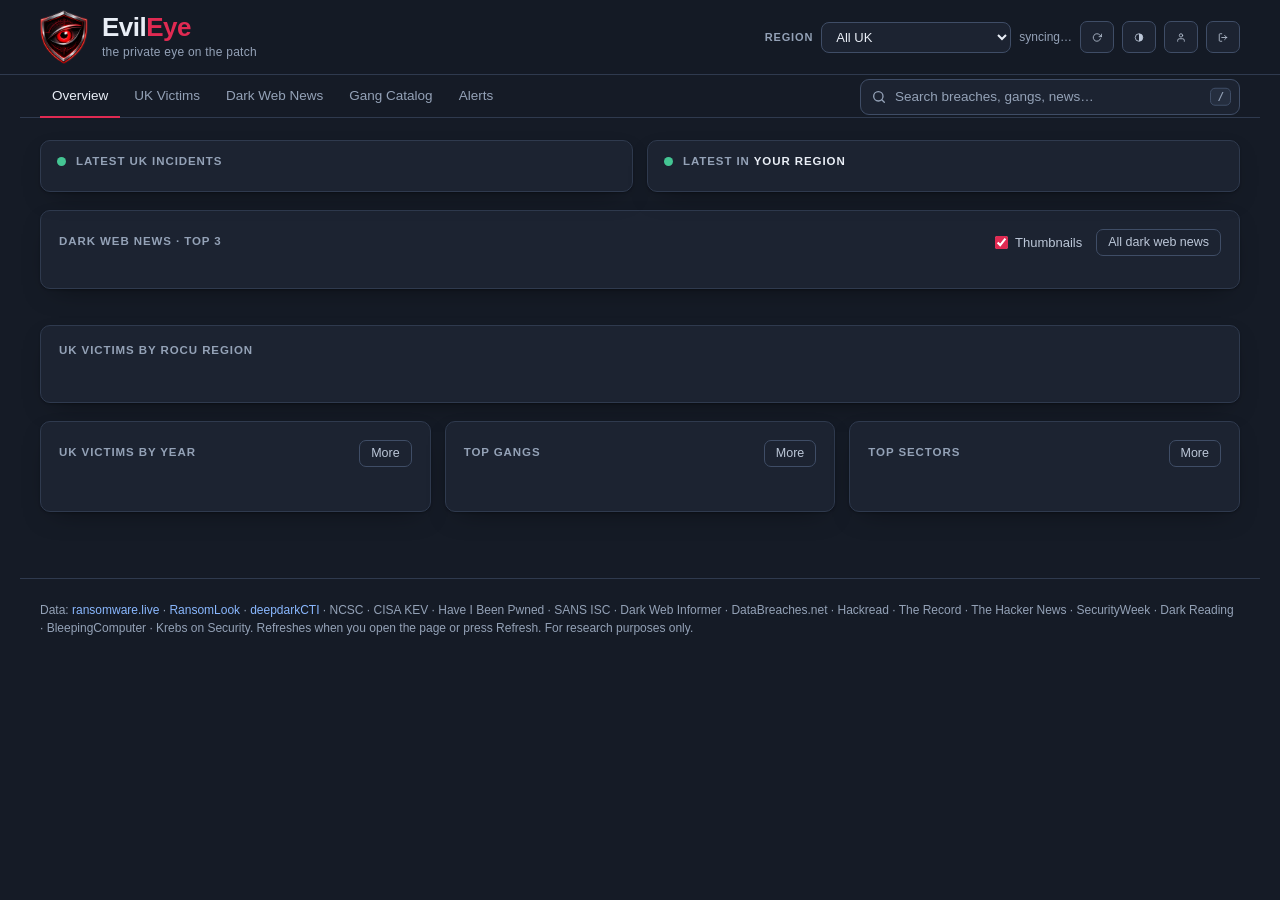
==== static/index.html @ 8074c523 "Task progress controls (allocate, start, complete, edit, unallocate) in the breach pane's Flags and " ====
<!DOCTYPE html>
<html lang="en">
<head>
  <meta charset="UTF-8">
  <meta name="viewport" content="width=device-width, initial-scale=1.0">
  <title>EvilEye</title>
  <link id="favicon" rel="icon" type="image/png" href="/static/favicon.png">
  <link rel="apple-touch-icon" href="/static/apple-touch-icon.png">
  <script src="/static/theme-init.js?v=1"></script>
  <link rel="stylesheet" href="/static/style.css?v=92">
</head>
<body>
  <header class="topbar">
    <div class="topbar-inner">
      <div class="brand">
        <button id="awake" class="mark" type="button" aria-pressed="false" aria-label="Keep screen on">
          <img class="mark-off" src="/static/mark-off.png" width="48" height="54" alt="">
          <img class="mark-on" src="/static/mark-on.png" width="48" height="54" alt="">
        </button>
        <a id="home" class="brand-text" href="/">
          <h1 class="wordmark">Evil<span class="eye">Eye</span></h1>
          <p class="tagline">the private eye on the patch</p>
        </a>
      </div>
      <div id="gsearch" class="gsearch" role="search">
        <svg class="gs-ic" viewBox="0 0 24 24" width="16" height="16" fill="none" stroke="currentColor" stroke-width="2" stroke-linecap="round" stroke-linejoin="round" aria-hidden="true"><circle cx="11" cy="11" r="7"/><path d="M20 20l-3.5-3.5"/></svg>
        <input id="gs-input" class="search gs-input" type="search" enterkeyhint="search" autocomplete="off" autocapitalize="off" spellcheck="false" maxlength="80" placeholder="Search breaches, gangs, news&hellip;" role="combobox" aria-label="Search every cached breach, gang, news story and alert" aria-autocomplete="list" aria-haspopup="listbox" aria-expanded="false" aria-controls="gs-list">
        <kbd id="gs-kbd" class="gs-kbd" aria-hidden="true">/</kbd>
        <button id="gs-clear" class="gs-clear" type="button" aria-label="Clear search" hidden>&times;</button>
        <div id="gs-pop" class="gs-pop" hidden>
          <div id="gs-list" class="gs-list" role="listbox" aria-label="Search results"></div>
          <div id="gs-foot" class="gs-foot"></div>
        </div>
      </div>
      <div class="status-row">
        <label class="region-pick" title="Filters the dashboard to one regional organised crime unit (ROCU) area. Also sets your regional ticker.">
          <span>Region</span>
          <select id="region" class="search" aria-label="ROCU region"><option value="">All UK</option></select>
        </label>
        <div id="last-updated" class="updated">syncing&hellip;</div>
        <button id="refresh-now" class="more icon-btn" type="button" title="Refresh data" aria-label="Refresh data">
          <svg viewBox="0 0 24 24" width="17" height="17" fill="none" stroke="currentColor" stroke-width="2" stroke-linecap="round" stroke-linejoin="round" aria-hidden="true"><polyline points="23 4 23 10 17 10"/><path d="M20.49 15a9 9 0 1 1-2.12-9.36L23 10"/></svg>
        </button>
        <button id="theme" class="more icon-btn" type="button" title="Invert colour scheme (light theme)" aria-label="Invert colour scheme" aria-pressed="false">
          <svg viewBox="0 0 24 24" width="17" height="17" aria-hidden="true"><circle cx="12" cy="12" r="9" fill="none" stroke="currentColor" stroke-width="2"/><path d="M12 3a9 9 0 0 1 0 18z" fill="currentColor"/></svg>
        </button>
        <button id="usermenu" class="more icon-btn" type="button" title="Account" aria-label="Account" aria-haspopup="dialog">
          <svg viewBox="0 0 24 24" width="17" height="17" fill="none" stroke="currentColor" stroke-width="2" stroke-linecap="round" stroke-linejoin="round" aria-hidden="true"><path d="M20 21v-2a4 4 0 0 0-4-4H8a4 4 0 0 0-4 4v2"/><circle cx="12" cy="7" r="4"/></svg>
        </button>
        <a class="more icon-btn" href="/logout" title="Log out" aria-label="Log out">
          <svg viewBox="0 0 24 24" width="17" height="17" fill="none" stroke="currentColor" stroke-width="2" stroke-linecap="round" stroke-linejoin="round" aria-hidden="true"><path d="M9 21H5a2 2 0 0 1-2-2V5a2 2 0 0 1 2-2h4"/><polyline points="16 17 21 12 16 7"/><line x1="21" y1="12" x2="9" y2="12"/></svg>
        </a>
      </div>
    </div>
  </header>

  <div class="navrow" id="navrow">
  <nav class="tabs" id="tabs">
    <button class="tab active" data-tab="overview">Overview</button>
    <button class="tab" data-tab="victims">UK Victims</button>
    <button class="tab" data-tab="news">Dark Web News</button>
    <button class="tab" data-tab="gangs">Gang Catalog</button>
    <button class="tab" data-tab="alerts">Alerts</button>
    <button class="tab admin-only" data-tab="users" hidden>Users</button>
    <button class="tab admin-only" data-tab="activity" hidden>Activity</button>
    <button class="tab admin-only" data-tab="settings" hidden>Settings</button>
  </nav>
  </div>
  <script src="/static/gs-place.js?v=1"></script>
  <div class="filterbar" id="filterbar" hidden>
    <span class="fb"><span class="fb-t"><span class="fb-lead">Showing </span><strong id="fb-region"></strong> only</span><button type="button" id="fb-clear" aria-label="Show all UK">Show all UK &times;</button></span>
  </div>

  <main>
    <section id="tab-overview" class="panel active">
      <div id="newbar" class="newbar" hidden></div>
      <section id="livebar" class="card livebar" hidden aria-label="Live tasks">
        <div class="lb-head"><h3>Live tasks <span id="lb-count" class="lb-n"></span></h3>
          <span class="lb-ctl"><label class="chk lb-only" id="lb-only-wrap" hidden><input type="checkbox" id="lb-only"> <span>Only <span id="lb-region"></span></span></label>
            <button type="button" class="more small" id="lb-review" aria-haspopup="dialog">Review all tasks</button></span></div>
        <div id="lb-list" class="lb-list" role="list"></div>
        <div class="lb-foot"><span class="lb-keywrap"><button type="button" class="more small" id="lb-legend" aria-expanded="false" aria-controls="lb-key" title="What the markings mean">Key</button>
          <div id="lb-key" class="lb-key" role="note" hidden></div></span></div>
      </section>
      <div class="ticker" aria-live="polite">
        <div class="ticker-col">
          <div class="ticker-head"><span class="live-dot"></span><h3>Latest UK incidents</h3><span id="tk-updated" class="meta"></span></div>
          <ul id="tk-uk" class="ticker-list"></ul>
          <div id="tkf-uk" class="tk-foot" hidden><span class="meta"></span><span class="tk-btns"><button class="more" type="button" data-tk="uk" data-act="more" aria-controls="tk-uk">View more</button><button class="more" type="button" data-tk="uk" data-act="less" aria-controls="tk-uk" hidden>Show fewer</button></span></div>
        </div>
        <div class="ticker-col">
          <div class="ticker-head"><span class="live-dot"></span><h3>Latest in <span id="tk-region">your region</span></h3></div>
          <ul id="tk-reg" class="ticker-list"></ul>
          <div id="tkf-reg" class="tk-foot" hidden><span class="meta"></span><span class="tk-btns"><button class="more" type="button" data-tk="reg" data-act="more" aria-controls="tk-reg">View more</button><button class="more" type="button" data-tk="reg" data-act="less" aria-controls="tk-reg" hidden>Show fewer</button></span></div>
        </div>
      </div>
      <div class="card news-top">
        <div class="card-head"><h3>Dark web news &middot; top 3</h3><span class="head-actions"><label class="chk"><input type="checkbox" class="thumbs-toggle" checked> Thumbnails</label><button id="news-all" class="more" type="button">All dark web news</button></span></div>
        <div id="news-top" class="news-top-list"></div>
      </div>
      <div id="stat-cards" class="stat-grid"></div>
      <div class="card region-card" id="card-region">
        <div class="card-head"><h3>UK victims by ROCU region</h3><button id="region-clear" class="more" type="button" hidden>Show all UK</button></div>
        <div id="chart-regions" class="region-strip" role="group" aria-label="Filter by ROCU region"></div>
        <p id="region-note" class="hint"></p>
        <p id="region-warn" class="warnbox" role="alert" hidden></p>
      </div>
      <div class="chart-grid">
        <div class="card" id="card-year">
          <div class="card-head"><h3>UK victims by year</h3><button class="more" type="button" data-detail="year">More</button></div>
          <div id="chart-year" class="bars"></div>
        </div>
        <div class="card" id="card-gang">
          <div class="card-head"><h3>Top gangs</h3><button class="more" type="button" data-detail="gang">More</button></div>
          <div id="chart-gangs" class="bars"></div>
        </div>
        <div class="card" id="card-sector">
          <div class="card-head"><h3>Top sectors</h3><button class="more" type="button" data-detail="sector">More</button></div>
          <div id="chart-sectors" class="bars"></div>
          <p id="sector-note" class="hint small"></p>
        </div>
      </div>
    </section>

    <section id="tab-victims" class="panel">
      <div class="toolbar">
        <input id="vq" class="search" type="search" placeholder="Search victim, town, website, group&hellip; (press /)">
        <select id="vgroup" class="search"><option value="">All groups</option></select>
        <select id="vsector" class="search"><option value="">All sectors</option></select>
        <select id="vmark" class="search" aria-label="Show" hidden><option value="">All victims</option><option value="alloc">Allocated</option><option value="mine">Allocated to me</option><option value="flagged">False positives</option></select>
        <label class="chk" id="vnew-wrap" hidden><input type="checkbox" id="vnew"> <span id="vnew-label">New since your last visit</span></label>
        <button id="vrefresh" class="btn">Refresh</button>
        <a id="vcsv" class="more" href="/api/victims.csv" title="Download the current list as CSV">Export CSV</a>
      </div>
      <p id="vcount" class="count"></p>
      <div id="victim-table-wrap" class="table-wrap">
        <table class="table sortable">
          <thead><tr>
            <th class="sortable" data-sort="name">Victim <span class="arrow"></span></th>
            <th class="sortable" data-sort="group">Group <span class="arrow"></span></th>
            <th class="sortable" data-sort="sector">Sector <span class="arrow"></span></th>
            <th class="sortable" data-sort="seen">First seen <span class="arrow"></span></th>
            <th class="sortable" data-sort="region">Region <span class="arrow"></span></th>
            <th class="r" aria-label="Flag or allocate"></th>
          </tr></thead>
          <tbody id="victim-rows"></tbody>
        </table>
      </div>
      <div class="pager" id="vpager"></div>
    </section>

    <section id="tab-news" class="panel">
      <div class="news-head">
        <div>
          <h2 class="page-title">Dark web news</h2>
          <p class="hint">Breach and leak claims, ransomware and underground activity from <a href="https://darkwebinformer.com" target="_blank" rel="noopener noreferrer">Dark Web Informer</a> and the security press. X blocks automated access, so Dark Web Informer is read from its own site feed. <a href="https://x.com/DarkWebInformer" target="_blank" rel="noopener noreferrer">@DarkWebInformer on X</a>.</p>
        </div>
        <label class="field">Summary period
          <select id="nperiod" class="search"><option value="7">Last 7 days</option><option value="14">Last 14 days</option><option value="30">Last 30 days</option></select>
        </label>
      </div>
      <div class="card brief" id="brief">
        <div class="brief-main">
          <div class="brief-kicker"><span id="n-when" class="kick">last 7 days</span><span id="n-delta" class="delta" hidden></span></div>
          <h2 id="n-headline" class="brief-headline"></h2>
          <ul id="n-points" class="points"></ul>
        </div>
        <div class="brief-donut">
          <div class="sect-t">Theme mix</div>
          <div class="donut-wrap">
            <svg id="n-donut" viewBox="0 0 120 120" role="img" aria-label="Share of dark web news items by theme"></svg>
            <div class="donut-center"><b id="n-donut-total">0</b><span>items</span></div>
          </div>
          <div id="n-legend" class="legend"></div>
        </div>
      </div>
      <p id="n-note" class="hint small brief-note"></p>
      <div id="n-stats" class="stat-grid"></div>
      <div class="chart-grid">
        <div class="card"><div class="card-head"><h3>Sources</h3></div><div id="n-sources" class="bars"></div></div>
        <div class="card"><div class="card-head"><h3>Ransomware groups named</h3><span class="meta">click to filter</span></div><div id="n-groups" class="bars"></div></div>
        <div class="card"><div class="card-head"><h3>Dark Web Informer posts by type</h3></div><div id="n-claims" class="bars"></div></div>
        <div class="card wide"><div class="card-head"><h3>Mentioning the UK</h3></div><div id="n-uk" class="uk-grid"></div></div>
      </div>
      <div class="toolbar">
        <input id="nq" class="search" type="search" placeholder="Search dark web news&hellip; (press /)">
        <select id="nsource" class="search"><option value="">All sources</option></select>
        <select id="ntheme" class="search"><option value="">All themes</option></select>
        <div class="radio-group" role="radiogroup" aria-label="UK filter">
          <label><input type="radio" name="nuk" value="" checked> All</label>
          <label><input type="radio" name="nuk" value="1"> Mentions UK</label>
        </div>
        <label class="chk" title="Small previews of each post's own image. Dark Web Informer's are screenshots of forum posts."><input type="checkbox" class="thumbs-toggle" checked> Thumbnails</label>
        <button id="nrefresh" class="btn">Refresh</button>
      </div>
      <div id="nfilters" class="chips" hidden></div>
      <p id="ncount" class="count"></p>
      <div id="news-list" class="post-list"></div>
      <p><button id="n-more" class="more" type="button" hidden>Load more</button></p>
    </section>

    <section id="tab-gangs" class="panel">
      <div class="toolbar">
        <input id="gq" class="search" type="search" placeholder="Search gangs &amp; sources&hellip; (press /)">
        <select id="gsource" class="search">
          <option value="">All sources</option>
          <option value="ransomware.live">ransomware.live</option>
          <option value="deepdarkcti">deepdarkCTI</option>
          <option value="ransomlook">RansomLook</option>
        </select>
        <select id="gsort" class="search" aria-label="Sort gangs">
          <option value="name">Sort: A&ndash;Z</option>
          <option value="active">Sort: Most active</option>
        </select>
        <div class="radio-group" role="radiogroup" aria-label="Filter by leak-site status">
          <label><input type="radio" name="glive" value="" checked> All</label>
          <label title="Only gangs with at least one green (online) leak site"><input type="radio" name="glive" value="1"> Live only</label>
        </div>
        <button id="grefresh" class="btn">Refresh</button>
      </div>
      <p id="gcount" class="count"></p>
      <div id="gang-grid" class="gang-grid"></div>
    </section>

    <section id="tab-alerts" class="panel">
      <div class="toolbar">
        <input id="aq" class="search" type="search" placeholder="Search alerts, CVEs&hellip; (press /)">
        <select id="asource" class="search">
          <option value="">All sources</option>
          <option value="ncsc">NCSC</option>
          <option value="cisa">CISA KEV</option>
          <option value="hibp">Have I Been Pwned</option>
          <option value="sans-isc">SANS ISC</option>
          <option value="ransomlook">RansomLook</option>
          <option value="ransomware.live">Press</option>
        </select>
        <button id="arefresh" class="btn">Refresh</button>
      </div>
      <p id="acount" class="count"></p>
      <div id="alert-list" class="post-list"></div>
    </section>

    <section id="tab-users" class="panel">
      <div class="card add-user">
        <div class="card-head"><h3>Add a user</h3></div>
        <form id="uform" class="uform" autocomplete="off">
          <label class="field">Username<input id="u-name" class="search" required minlength="3" maxlength="32" pattern="[A-Za-z0-9._\-]+" autocomplete="off"></label>
          <label class="field">Temporary password (10+ characters)
            <span class="pw"><input id="u-pass" class="search" type="text" required minlength="10" autocomplete="new-password"><button type="button" class="more" id="u-gen">Generate</button></span>
          </label>
          <label class="field">Role<select id="u-role" class="search"><option value="user">User</option><option value="admin">Admin</option></select></label>
          <label class="field">Region<select id="u-region" class="search"><option value="">All UK</option></select></label>
          <button class="btn" type="submit">Add user</button>
        </form>
        <div id="u-msg" class="callout" role="status" hidden></div>
        <p class="hint small" style="margin-bottom:0">New users, and anyone whose password you reset, must choose their own password the first time they sign in.</p>
      </div>
      <div class="card groups-card" id="groups-card">
        <div class="card-head"><h3>Groups</h3><span class="meta">Name a group, then put people in it. Someone can be in more than one.</span></div>
        <form id="gform" class="gform" autocomplete="off">
          <label class="field">New group name<input id="g-name" class="search" required maxlength="40" autocomplete="off" placeholder="e.g. Midlands team"></label>
          <button class="btn" type="submit">Create group</button>
        </form>
        <div id="g-msg" class="callout err" role="alert" hidden></div>
        <div id="g-list" class="g-list"></div>
      </div>
      <div class="toolbar utools">
        <label class="field inline">Show<select id="u-fgroup" class="search" aria-label="Show people in a group"><option value="">Everyone</option></select></label>
        <label class="field inline">Sort by<select id="u-sort" class="search" aria-label="Sort people by">
          <option value="name">Username (A to Z)</option><option value="active">Last active (newest first)</option><option value="active-old">Last active (longest ago first)</option>
          <option value="login">Last signed in (newest first)</option><option value="login-old">Last signed in (longest ago first)</option></select></label>
        <span id="u-count" class="count" aria-live="polite"></span>
      </div>
      <div class="table-wrap">
        <table class="table users">
          <thead><tr><th>User</th><th>Role</th><th>Groups</th><th>Region</th><th>Status</th><th>Last signed in</th><th>Last active</th><th class="r">Actions</th></tr></thead>
          <tbody id="user-rows"></tbody>
        </table>
      </div>
      <p class="hint small utip"><strong>Last signed in</strong> is when they last entered their password. <strong>Last active</strong> is the last thing they did here (opening the dashboard, changing page, searching&hellip;). A browser stays signed in between visits, so someone can be active for weeks without signing in again. A green dot means active in the last 5 minutes.</p>
    </section>

    <section id="tab-settings" class="panel">
      <div class="card" id="mk-card">
        <div class="card-head"><h3>Markers</h3><span class="meta">Task is built in. Add your own, give each a colour, and use them from the Flag or allocate dialog.</span></div>
        <form id="mkform" class="mkform" autocomplete="off">
          <label class="field">Marker name<input id="mk-name" class="search" required maxlength="24" autocomplete="off" placeholder="e.g. Escalated"></label>
          <fieldset class="mk-pal"><legend>Colour</legend>
            <span id="mk-swatches" class="mk-swatches"></span>
            <label class="mk-custom">Any colour <input type="color" id="mk-colour" value="#4f9dff" aria-label="Choose any colour"></label>
          </fieldset>
          <div class="mk-prev">Preview <span id="mk-preview" class="badge mk started">Marker</span></div>
          <button class="btn" type="submit">Add marker</button>
        </form>
        <div id="mk-msg" class="callout err" role="alert" hidden></div>
        <div id="mk-list" class="mk-list"></div>
      </div>
      <div class="card" id="ea-card">
        <div class="card-head"><h3>Email alerts</h3><span class="meta">Tell a group by email when a new breach appears in the regions it watches.</span></div>
        <div id="ea-status" class="callout" hidden></div>
        <label class="chk ea-master"><input type="checkbox" id="ea-master"> <strong>Send alert emails</strong></label>
        <p class="hint" id="ea-note"></p>
        <div id="ea-groups" class="ea-groups"></div>
        <div class="fd-row"><button type="button" class="more" id="ea-test">Send me a test email</button><span class="hint" id="ea-test-msg" role="status"></span></div>
        <h3 class="sub" style="margin-top:20px">Recent sends</h3>
        <div id="ea-log" class="ea-log" role="list"></div>
      </div>
    </section>

    <section id="tab-activity" class="panel">
      <div class="toolbar">
        <select id="act-user" class="search"><option value="">All users</option></select>
        <select id="act-event" class="search"><option value="">All events</option></select>
        <input id="act-q" class="search" type="search" placeholder="Search detail&hellip;">
        <button id="act-refresh" class="btn">Refresh</button>
        <a id="act-csv" class="more" href="/api/admin/activity.csv">Export CSV</a>
      </div>
      <p id="act-count" class="count"></p>
      <div class="table-wrap">
        <table class="table">
          <thead><tr><th>Time</th><th>User</th><th>Event</th><th>Detail</th><th>IP</th></tr></thead>
          <tbody id="act-rows"></tbody>
        </table>
      </div>
      <p><button id="act-more" class="more" type="button" hidden>Load more</button></p>
    </section>
  </main>

  <footer class="foot">
    Data: <a href="https://www.ransomware.live" target="_blank" rel="noopener">ransomware.live</a> ·
    <a href="https://www.ransomlook.io" target="_blank" rel="noopener">RansomLook</a> ·
    <a href="https://github.com/fastfire/deepdarkCTI" target="_blank" rel="noopener">deepdarkCTI</a> ·
    NCSC · CISA KEV · Have I Been Pwned · SANS ISC · Dark Web Informer · DataBreaches.net · Hackread · The Record · The Hacker News ·
    SecurityWeek · Dark Reading · BleepingComputer · Krebs on Security.
    Refreshes when you open the page or press Refresh. For research purposes only.
  </footer>

  <div id="modal" class="modal" hidden>
    <div class="modal-card" role="dialog" aria-modal="true" aria-labelledby="modal-title">
      <div class="card-head">
        <h3 id="modal-title">Breakdown</h3>
        <div class="modal-actions">
          <button id="modal-back" class="more" type="button" hidden>Back</button>
          <button id="modal-close" class="more" type="button">Close</button>
        </div>
      </div>
      <p id="modal-explain" class="hint"></p>
      <div id="modal-body"></div>
    </div>
  </div>

  <div id="fdlg" class="modal fdlg" hidden>
    <div class="modal-card fd-card" role="dialog" aria-modal="true" aria-labelledby="fd-title">
      <div class="card-head">
        <h3 id="fd-title">Flag or allocate</h3>
        <div class="modal-actions"><button id="fd-close" class="more" type="button">Close</button></div>
      </div>
      <p id="fd-sub" class="fd-sub"></p>
      <div id="fd-body"></div>
    </div>
  </div>
  <div id="trdlg" class="modal trdlg" hidden>
    <div class="modal-card tr-card" role="dialog" aria-modal="true" aria-labelledby="tr-title">
      <div class="card-head">
        <h3 id="tr-title">Task review</h3>
        <div class="modal-actions"><button id="tr-close" class="more" type="button">Close</button></div>
      </div>
      <p id="tr-sub" class="hint"></p>
      <div id="tr-chips" class="tr-chips" role="radiogroup" aria-label="Show tasks that are"></div>
      <p id="tr-avg" class="meta tr-avg"></p>
      <div class="tr-tools">
        <label class="field grow">Search<input id="tr-q" class="search" type="search" placeholder="Breach, gang, initials or person" autocomplete="off" maxlength="100"></label>
        <label class="field">Marker<select id="tr-type" class="search"></select></label>
        <label class="field">Region<select id="tr-region" class="search"></select></label>
        <label class="field tr-sortf">Sort by<select id="tr-sort" class="search"></select></label>
      </div>
      <div class="tr-wrap"><table class="table tr-table"><thead id="tr-head"></thead><tbody id="tr-rows"></tbody></table></div>
      <div class="tr-foot"><span id="tr-count" class="meta"></span><button id="tr-more" class="more" type="button" hidden>Show more</button></div>
    </div>
  </div>
  <div id="drawer-backdrop" class="drawer-backdrop" hidden></div>
  <aside id="drawer" class="drawer" hidden role="dialog" aria-modal="true" aria-labelledby="dr-title">
    <div class="drawer-head">
      <h2 id="dr-title"></h2>
      <button id="dr-close" class="more icon-btn" type="button" aria-label="Close details">&times;</button>
    </div>
    <div id="dr-body" class="drawer-body"></div>
  </aside>
  <div id="pwreq" class="onboard" hidden role="dialog" aria-modal="true" aria-labelledby="pr-title">
    <div class="ob-card pr-card">
      <img class="ob-mark" src="/static/mark-off.png" width="76" height="86" alt="">
      <h1 id="pr-title" class="ob-title">Set your own password</h1>
      <p class="ob-sub2">An administrator chose your first password, so they know it. Choose one that only you know: at least 10 characters, and not your username.</p>
      <form id="prform" class="pr-form" method="post" action="#" novalidate>
        <label class="field">Signed in as<input id="pr-user" class="search" name="username" type="text" autocomplete="username" readonly></label>
        <label class="field">Temporary password (the one you just used)<input id="pr-cur" class="search" name="current" type="password" autocomplete="current-password" required></label>
        <label class="field">New password<input id="pr-new" class="search" name="password" type="password" minlength="10" autocomplete="new-password" required>
          <span class="meter" aria-hidden="true"><i id="pr-meter"></i></span><span id="pr-strength" class="strength"></span></label>
        <label class="field">Repeat new password<input id="pr-rep" class="search" name="password2" type="password" minlength="10" autocomplete="new-password" required></label>
        <p id="pr-msg" class="pr-msg" role="alert" hidden></p>
        <div class="ob-actions"><button type="submit" class="btn big">Save my password</button><a href="/logout" class="link">Sign out</a></div>
      </form>
    </div>
  </div>
  <div id="onboard" class="onboard" hidden role="dialog" aria-modal="true" aria-labelledby="ob-title">
    <div class="ob-card">
      <div id="ob-step1" class="ob-step">
        <img class="ob-mark" src="/static/mark-off.png" width="76" height="86" alt="">
        <h1 id="ob-title" class="ob-title">Welcome to Evil<span class="eye">Eye</span></h1>
        <p class="ob-sub">the private eye on the patch</p>
        <ul class="ob-points">
          <li><span class="ob-ic"><svg viewBox="0 0 24 24" width="22" height="22" fill="none" stroke="currentColor" stroke-width="2" stroke-linecap="round" stroke-linejoin="round" aria-hidden="true"><circle cx="12" cy="12" r="10"/><line x1="22" y1="12" x2="18" y2="12"/><line x1="6" y1="12" x2="2" y2="12"/><line x1="12" y1="6" x2="12" y2="2"/><line x1="12" y1="22" x2="12" y2="18"/></svg></span>
            <div><strong>Tracks UK ransomware victims.</strong> Companies named on ransomware gang leak sites, placed by police region and refreshed whenever you open it, with new arrivals flagged since your last visit.</div></li>
          <li><span class="ob-ic"><svg viewBox="0 0 24 24" width="22" height="22" fill="none" stroke="currentColor" stroke-width="2" stroke-linecap="round" stroke-linejoin="round" aria-hidden="true"><circle cx="12" cy="12" r="10"/><line x1="2" y1="12" x2="22" y2="12"/><path d="M12 2a15.3 15.3 0 0 1 4 10 15.3 15.3 0 0 1-4 10 15.3 15.3 0 0 1-4-10 15.3 15.3 0 0 1 4-10z"/></svg></span>
            <div><strong>Briefs you on the dark web.</strong> Breach claims, leaks and underground activity from specialist and security-press sources, summarised at a glance with the ransomware groups behind them.</div></li>
          <li><span class="ob-ic"><svg viewBox="0 0 24 24" width="22" height="22" fill="none" stroke="currentColor" stroke-width="2" stroke-linecap="round" stroke-linejoin="round" aria-hidden="true"><path d="M21 10c0 7-9 13-9 13s-9-6-9-13a9 9 0 0 1 18 0z"/><circle cx="12" cy="10" r="3"/></svg></span>
            <div><strong>Focuses on your patch.</strong> Pick your regional organised crime unit and every page, chart and live ticker narrows to your area.</div></li>
        </ul>
        <p class="ob-fine">For research purposes only. Dark web addresses are copy-only: this dashboard never opens them.</p>
        <div class="ob-actions"><button type="button" id="ob-next" class="btn big">Choose your look <span aria-hidden="true">&rarr;</span></button><button type="button" id="ob-skip" class="link">Skip for now</button></div>
      </div>
      <div id="ob-step2" class="ob-step" hidden>
        <h2 id="ob-title-theme" class="ob-title">Light or dark?</h2>
        <p class="ob-sub2">Pick the look that suits where you work. You can change it at any time with the half-filled circle in the header, and your choice follows your account to other devices.</p>
        <div id="ob-themes" class="ob-themes" role="radiogroup" aria-labelledby="ob-title-theme">
          <button type="button" role="radio" class="ob-theme" data-pick="dark" aria-checked="true">
            <span class="ob-pv dark" aria-hidden="true"><span class="pt"><b></b><i></i></span><span class="pr"><i></i><u></u></span><span class="pr"><i></i><u></u></span></span>
            <span class="tn">Dark</span><span class="td">Easier on the eyes in a dim room or on a late shift.</span>
          </button>
          <button type="button" role="radio" class="ob-theme" data-pick="light" aria-checked="false">
            <span class="ob-pv light" aria-hidden="true"><span class="pt"><b></b><i></i></span><span class="pr"><i></i><u></u></span><span class="pr"><i></i><u></u></span></span>
            <span class="tn">Light</span><span class="td">Clearer in bright daylight, and when printing or sharing your screen.</span>
          </button>
        </div>
        <div class="ob-actions"><button type="button" id="ob-back2" class="more">&larr; Back</button><button type="button" id="ob-next2" class="btn big">The icons <span aria-hidden="true">&rarr;</span></button><button type="button" id="ob-skipT" class="link">Skip for now</button></div>
      </div>
      <div id="ob-step3" class="ob-step" hidden>
        <h2 id="ob-title-icons" class="ob-title">What the icons mean</h2>
        <p class="ob-sub2">A quick guide to the buttons and badges you will see around the dashboard.</p>
        <div id="ob-icons" class="ob-icons"></div>
        <div class="ob-actions"><button type="button" id="ob-back3" class="more">&larr; Back</button><button type="button" id="ob-next3" class="btn big">Choose your region <span aria-hidden="true">&rarr;</span></button><button type="button" id="ob-skipI" class="link">Skip for now</button></div>
      </div>
      <div id="ob-step4" class="ob-step" hidden>
        <h2 id="ob-title2" class="ob-title">Choose your local ROCU region</h2>
        <p class="ob-sub2">A regional organised crime unit (ROCU) covers several police forces. Pick yours and the dashboard, the ticker and your views focus on your area. You can change it at any time from the Region menu.</p>
        <div id="ob-regions" class="ob-regions" role="radiogroup" aria-labelledby="ob-title2"></div>
        <div class="ob-actions"><button type="button" id="ob-back" class="more">&larr; Back</button><button type="button" id="ob-go" class="btn big">Start</button><button type="button" id="ob-skip2" class="link">Skip for now</button></div>
      </div>
      <div class="ob-dots" aria-hidden="true"><i id="ob-dot1" class="on"></i><i id="ob-dot2"></i><i id="ob-dot3"></i><i id="ob-dot4"></i></div>
    </div>
  </div>
  <script src="/static/app.js?v=89"></script>
</body>
</html>
---- static/style.css ----
/* EvilEye - Dashboard. Two themes from one set of tokens: a slightly lightened dark (default) and an inverted light. */
:root {
  --fs: 1;                      /* text scale: 1.15 on phones, see the @media block below */
  --bg: #151b26;
  --surface: #1c2331;
  --surface-2: #252e3f;
  --border: #2f3a4e;
  --border-strong: #3f4d66;
  --text: #e9eef6;
  --text-2: #bcc7d8;
  --muted: #94a2b7;
  --accent: #e02a52;
  --accent-hover: #f1426b;
  --accent-soft: rgba(224, 42, 82, .16);
  --link: #8ab8ff;
  --good: #44c593;
  --bad: #ec6d78;
  --warn: #e6bf55;
  --bar-a: #b8244a;
  --knob: #3a4860;
  --hover: rgba(255, 255, 255, .035);
  --overlay: rgba(8, 11, 18, .68);
  --topbar: color-mix(in srgb, var(--bg) 88%, transparent);
  --shadow: 0 1px 2px rgba(0, 0, 0, .28), 0 10px 28px -14px rgba(0, 0, 0, .55);
  --glow: 0 0 22px -4px rgba(224, 42, 82, .55);
  --c1: #e02a52; --c2: #4f9dff; --c3: #e6bf55; --c4: #44c593; --c5: #a98bff; --c6: #36c5d6; --c7: #94a2b7;
  --radius: 10px;
  --font: Inter, "SF Pro Text", -apple-system, BlinkMacSystemFont, "Segoe UI", Roboto, Helvetica, Arial, sans-serif;
  --mono: ui-monospace, "SF Mono", Menlo, Consolas, monospace;
  color-scheme: dark;
}
:root[data-theme="light"] {
  --bg: #f1f3f8;
  --surface: #ffffff;
  --surface-2: #ecf0f6;
  --border: #dce2ec;
  --border-strong: #c2cbdb;
  --text: #18202e;
  --text-2: #38445a;
  --muted: #62708a;
  --accent: #c8204a;
  --accent-hover: #a9183c;
  --accent-soft: rgba(200, 32, 74, .10);
  --link: #1c5cb8;
  --good: #12805a;
  --bad: #bf2f3c;
  --warn: #8f6505;
  --bar-a: #e0577a;
  --knob: #c2cbdb;
  --hover: rgba(20, 30, 50, .035);
  --overlay: rgba(20, 28, 44, .46);
  --shadow: 0 1px 2px rgba(20, 30, 50, .06), 0 8px 24px -14px rgba(20, 30, 50, .20);
  --glow: 0 0 18px -6px rgba(200, 32, 74, .45);
  --c1: #c8204a; --c2: #1c5cb8; --c3: #b3820a; --c4: #12805a; --c5: #7a55e0; --c6: #0f8a9a; --c7: #62708a;
  color-scheme: light;
}

* { box-sizing: border-box; margin: 0; padding: 0; }
html { -webkit-text-size-adjust: 100%; text-size-adjust: 100%; }
@media (max-width: 640px) { :root { --fs: 1.15; } }
html, body {
  background: var(--bg);
  color: var(--text);
  font-family: var(--font);
  font-size: calc(14.5px * var(--fs));
  line-height: 1.5;
  -webkit-font-smoothing: antialiased;
  font-feature-settings: "tnum" 1, "cv11" 1;
}
body { transition: background-color .2s ease, color .2s ease; }
[hidden] { display: none !important; }
a { color: var(--link); text-decoration: none; }
a:hover { text-decoration: underline; text-underline-offset: 2px; }
:focus-visible { outline: 2px solid var(--link); outline-offset: 2px; }
button { font-family: inherit; }
code { font-family: var(--mono); background: var(--surface-2); border: 1px solid var(--border); border-radius: 5px; padding: 1px 6px; color: var(--text); user-select: all; }

/* ---------- brand ---------- */
.logo { display: block; flex-shrink: 0; }
.logo img { display: block; width: auto; height: 100%; }
.logo-lg { height: 112px; }
.wordmark { font-size: calc(26px * var(--fs)); font-weight: 700; letter-spacing: -.02em; line-height: 1.15; }
.wordmark .eye { color: var(--accent); }
.tagline { color: var(--muted); font-size: calc(12px * var(--fs)); letter-spacing: .02em; }

/* the shield is the screen-wake switch: red eye = off, green eye = on. Looks like a plain logo until clicked.
   The artwork carries its own red / green glow, so no CSS glow is added. */
.mark { position: relative; flex-shrink: 0; width: 48px; height: 54px; padding: 0; margin: 0; border: 0; background: none; cursor: default; }
.mark img { position: absolute; inset: 0; width: 100%; height: 100%; object-fit: contain; display: block; transition: opacity .35s ease; }
:root[data-theme="light"] .mark img, :root[data-theme="light"] .logo img { filter: drop-shadow(0 1px 2px rgba(20, 40, 80, .3)); }
.mark-on { opacity: 0; }
.mark[aria-pressed="true"] .mark-on { opacity: 1; }
.brand-text { display: block; color: inherit; text-decoration: none; }
.brand-text:hover { text-decoration: none; }
.brand-text:hover .wordmark { opacity: .85; }

/* ---------- login ---------- */
.login-page {
  min-height: 100vh; display: grid; place-items: center; padding: 24px;
  background: radial-gradient(900px 520px at 50% -8%, var(--accent-soft), transparent 62%), var(--bg);
}
.login-card {
  width: 100%; max-width: 400px; background: var(--surface); border: 1px solid var(--border);
  border-radius: 16px; padding: 34px 32px 30px; box-shadow: var(--shadow);
}
.login-brand { display: flex; flex-direction: column; align-items: center; gap: 14px; margin-bottom: 26px; text-align: center; }
.login-form { display: flex; flex-direction: column; gap: 10px; }
.login-form label { color: var(--muted); font-size: calc(11.5px * var(--fs)); font-weight: 600; text-transform: uppercase; letter-spacing: .08em; }
.login-form input {
  background: var(--bg); color: var(--text); border: 1px solid var(--border-strong);
  border-radius: 8px; padding: 11px 12px; font-size: calc(15px * var(--fs));
}
.login-form input:focus { outline: 2px solid var(--accent); outline-offset: 1px; border-color: transparent; }
.login-form .btn { margin-top: 8px; padding: 11px 16px; }
.login-error { color: var(--bad); font-size: calc(13px * var(--fs)); }
.theme-corner { position: fixed; top: 16px; right: 16px; }

/* ---------- header ---------- */
.topbar {
  position: sticky; top: 0; z-index: 20; background: var(--topbar); backdrop-filter: blur(10px);
  border-bottom: 1px solid var(--border); padding: 10px 0;
}
.topbar-inner { max-width: 1240px; margin: 0 auto; padding: 0 20px; display: flex; align-items: center; justify-content: space-between; gap: 14px; flex-wrap: wrap; }
.brand { display: flex; align-items: center; gap: 14px; }
.status-row { margin-left: auto; display: flex; align-items: center; justify-content: flex-end; gap: 8px; flex-wrap: wrap; }
.updated { color: var(--muted); font-size: calc(12px * var(--fs)); text-align: right; }
.updated .ok { color: var(--good); }
.updated .err { color: var(--bad); }
.region-pick { display: flex; align-items: center; gap: 8px; color: var(--muted); }
.region-pick span { text-transform: uppercase; letter-spacing: .08em; font-weight: 600; font-size: calc(11px * var(--fs)); }
.region-pick select.search { flex: none; min-width: 190px; padding: 6px 10px; font-size: calc(13px * var(--fs)); }
.icon-btn { display: inline-flex; align-items: center; justify-content: center; width: 34px; height: 32px; padding: 0; color: var(--text-2); }
.icon-btn:hover { color: var(--text); }
.icon-btn svg { display: block; }

/* ---------- tabs ---------- */
/* The baseline is an inset line (not a border + negative-margin tab), so the bar has no stray 1px of vertical scroll. */
.tabs { display: flex; gap: 2px; overflow-x: auto; overflow-y: hidden; max-width: 1240px; margin: 0 auto; padding: 0 20px;
  box-shadow: inset 0 -1px 0 var(--border); scrollbar-width: none; }
.tabs::-webkit-scrollbar { display: none; }
.tabs.fade-r { -webkit-mask-image: linear-gradient(to right, #000 calc(100% - 30px), transparent); mask-image: linear-gradient(to right, #000 calc(100% - 30px), transparent); }
.tabs.fade-l { -webkit-mask-image: linear-gradient(to left, #000 calc(100% - 30px), transparent); mask-image: linear-gradient(to left, #000 calc(100% - 30px), transparent); }
.tabs.fade-l.fade-r { -webkit-mask-image: linear-gradient(to right, transparent, #000 30px, #000 calc(100% - 30px), transparent); mask-image: linear-gradient(to right, transparent, #000 30px, #000 calc(100% - 30px), transparent); }
.tab {
  background: none; color: var(--muted); border: 0; border-bottom: 2px solid transparent;
  padding: 13px 12px; font-size: calc(13.5px * var(--fs)); font-weight: 500; cursor: pointer; white-space: nowrap; flex-shrink: 0;
}
@media (max-width: 820px) { .tab { padding: 13px 9px; } }
.tab:hover { color: var(--text); }
.tab.active { color: var(--text); border-bottom-color: var(--accent); }

main { max-width: 1240px; margin: 0 auto; padding: 0 20px 48px; }
.panel { display: none; padding-top: 22px; }
.panel.active { display: block; }

/* ---------- cards & stats ---------- */
.card { background: var(--surface); border: 1px solid var(--border); border-radius: var(--radius); padding: 18px; box-shadow: var(--shadow); }
.card-head { display: flex; align-items: center; justify-content: space-between; gap: 8px 12px; flex-wrap: wrap; margin-bottom: 14px; }
.card-head h3, .card h3 { font-size: calc(11.5px * var(--fs)); color: var(--muted); font-weight: 600; text-transform: uppercase; letter-spacing: .08em; line-height: 1.2; }
h3.sub { font-size: calc(11.5px * var(--fs)); color: var(--muted); font-weight: 600; text-transform: uppercase; letter-spacing: .08em; margin-bottom: 10px; }

.stat-grid { display: grid; grid-template-columns: repeat(auto-fit, minmax(min(190px, 100%), 1fr)); gap: 14px; margin-bottom: 18px; }
.stat { position: relative; background: var(--surface); border: 1px solid var(--border); border-radius: var(--radius); padding: 16px 18px 16px 22px; box-shadow: var(--shadow); }
.stat::before { content: ""; position: absolute; left: 0; top: 16px; bottom: 16px; width: 3px; border-radius: 0 3px 3px 0; background: var(--border-strong); }
.stat.hl::before { background: var(--accent); }
.stat .num { font-size: calc(28px * var(--fs)); font-weight: 650; letter-spacing: -.02em; line-height: 1.15; font-variant-numeric: tabular-nums; }
.stat .label { color: var(--muted); font-size: calc(12px * var(--fs)); margin-top: 4px; }
.stat.hl .num { color: var(--accent); }
.chart-grid { display: grid; grid-template-columns: repeat(auto-fit, minmax(min(300px, 100%), 1fr)); gap: 14px; margin-bottom: 18px; }

/* ---------- region strip (horizontal) ---------- */
.region-card { margin-bottom: 18px; }
.region-card .hint { margin: 12px 0 0; }

/* ---------- bars ---------- */
.bars { display: flex; flex-direction: column; gap: 9px; }
.bar-row { display: flex; align-items: center; gap: 10px; font-size: calc(12.5px * var(--fs)); }
.bar-row .bk { color: var(--text-2); width: 118px; overflow: hidden; text-overflow: ellipsis; white-space: nowrap; flex-shrink: 0; }
.bar-track { flex: 1; background: var(--surface-2); border-radius: 4px; height: 8px; overflow: hidden; }
.bar-fill { height: 100%; background: linear-gradient(90deg, var(--bar-a), var(--accent)); border-radius: 4px; min-width: 2px; }
.bar-row .bv { min-width: 64px; text-align: right; color: var(--text); font-variant-numeric: tabular-nums; }
.bar-row .fine { color: var(--muted); font-size: calc(11px * var(--fs)); }
.bar-row.pick { cursor: pointer; border-radius: 6px; margin: 0 -6px; padding: 3px 6px; }
.bar-row.pick:hover { background: var(--surface-2); }
.bar-row.pick:hover .bk { color: var(--text); }

/* ---------- controls ---------- */
.toolbar { display: flex; gap: 8px; flex-wrap: wrap; margin-bottom: 14px; align-items: center; }
.search {
  background: var(--surface); color: var(--text); border: 1px solid var(--border-strong);
  border-radius: 8px; padding: 8px 12px; font-size: calc(13.5px * var(--fs)); min-width: 140px; flex: 0 1 260px; font-family: inherit;
}
.search::placeholder { color: var(--muted); }
.search:hover { border-color: color-mix(in srgb, var(--border-strong) 70%, var(--text)); }
select.search { flex: 0 1 210px; }
.radio-group { display: flex; align-items: center; gap: 2px; padding: 3px; background: var(--surface); border: 1px solid var(--border-strong); border-radius: 8px; }
.radio-group label { display: flex; align-items: center; gap: 6px; padding: 5px 11px; border-radius: 6px; color: var(--muted); font-size: calc(13px * var(--fs)); cursor: pointer; user-select: none; }
.radio-group label:has(input:checked) { background: var(--surface-2); color: var(--text); box-shadow: inset 0 0 0 1px var(--border-strong); }
.radio-group input { margin: 0; accent-color: var(--accent); }
.btn { background: var(--accent); color: #fff; border: 0; border-radius: 8px; padding: 8px 16px; font-size: calc(13.5px * var(--fs)); font-weight: 500; cursor: pointer; }
.btn:hover { background: var(--accent-hover); }
.btn:disabled { opacity: .55; cursor: default; }
.more {
  background: var(--surface); color: var(--text-2); border: 1px solid var(--border-strong); border-radius: 7px;
  padding: 5px 11px; font-size: calc(12.5px * var(--fs)); font-weight: 500; line-height: 1.2; cursor: pointer; flex-shrink: 0; text-decoration: none;
}
.more:hover, .more.on { background: var(--surface-2); color: var(--text); border-color: color-mix(in srgb, var(--border-strong) 60%, var(--text)); text-decoration: none; }
.more:disabled { opacity: .55; cursor: default; }
.more.small { padding: 2px 8px; font-size: calc(11.5px * var(--fs)); margin-top: 5px; }
.more.danger { color: var(--bad); border-color: color-mix(in srgb, var(--bad) 38%, transparent); }
.more.danger:hover { background: color-mix(in srgb, var(--bad) 12%, transparent); color: var(--bad); }

.count { color: var(--muted); font-size: calc(12.5px * var(--fs)); margin: 0 0 10px; }
.hint { color: var(--muted); font-size: calc(13px * var(--fs)); margin-bottom: 14px; max-width: 80ch; }
.meta { color: var(--muted); font-size: calc(12.5px * var(--fs)); }
.ldr { color: var(--muted); padding: 32px; text-align: center; font-size: calc(13px * var(--fs)); }

/* ---------- tables ---------- */
.table-wrap { overflow-x: auto; border: 1px solid var(--border); border-radius: var(--radius); background: var(--surface); box-shadow: var(--shadow); }
.table { width: 100%; border-collapse: collapse; font-size: calc(13.5px * var(--fs)); min-width: 760px; }
.table th {
  text-align: left; color: var(--muted); font-size: calc(11px * var(--fs)); font-weight: 600; text-transform: uppercase; letter-spacing: .08em;
  padding: 11px 14px; border-bottom: 1px solid var(--border); background: var(--surface-2); position: sticky; top: 0;
}
.table td { padding: 11px 14px; border-bottom: 1px solid var(--border); vertical-align: top; }
.table tbody tr:last-child td { border-bottom: 0; }
.table tbody tr:hover { background: var(--hover); }
.table .meta { margin-top: 2px; }
.table td.actions { display: flex; gap: 6px; flex-wrap: wrap; }
.table select.search { min-width: 150px; padding: 5px 8px; font-size: calc(12.5px * var(--fs)); }

/* ---------- badges ---------- */
.badge { display: inline-block; border-radius: 5px; font-size: calc(11px * var(--fs)); padding: 1px 7px; font-weight: 600; letter-spacing: .01em; line-height: 1.6; border: 1px solid transparent; }
.badge.wm  { background: color-mix(in srgb, var(--warn) 14%, transparent); color: var(--warn); border-color: color-mix(in srgb, var(--warn) 38%, transparent); }
.badge.uk  { background: color-mix(in srgb, var(--link) 12%, transparent); color: var(--link); border-color: color-mix(in srgb, var(--link) 32%, transparent); }
.badge.grp { background: var(--accent-soft); color: var(--accent); border-color: color-mix(in srgb, var(--accent) 38%, transparent); }
.badge.off { background: color-mix(in srgb, var(--bad) 12%, transparent); color: var(--bad); border-color: color-mix(in srgb, var(--bad) 38%, transparent); }
.badge.on  { background: color-mix(in srgb, var(--good) 12%, transparent); color: var(--good); border-color: color-mix(in srgb, var(--good) 38%, transparent); }
.badge.src { background: color-mix(in srgb, var(--muted) 14%, transparent); color: var(--text-2); border-color: color-mix(in srgb, var(--muted) 34%, transparent); }

/* ---------- victim / gang cards ---------- */
.victim-grid, .gang-grid { display: grid; grid-template-columns: repeat(auto-fill, minmax(min(310px, 100%), 1fr)); gap: 14px; }
.vc, .gc { background: var(--surface); border: 1px solid var(--border); border-radius: var(--radius); padding: 15px 16px; display: flex; flex-direction: column; gap: 8px; box-shadow: var(--shadow); }
.vc:hover, .gc:hover { border-color: var(--border-strong); }
.vc .name { font-weight: 650; font-size: calc(14.5px * var(--fs)); letter-spacing: -.005em; }
.gc .gname { font-weight: 650; font-size: calc(15px * var(--fs)); display: flex; align-items: center; gap: 8px; flex-wrap: wrap; }
.gc .gdesc { color: var(--muted); font-size: calc(12.5px * var(--fs)); line-height: 1.45; }
.sites { display: flex; flex-direction: column; gap: 4px; }
.gc .site-line { display: flex; align-items: center; gap: 8px; font-size: calc(12px * var(--fs)); color: var(--muted); }
.gc .site-line .dot { width: 13px; height: 13px; border-radius: 50%; flex-shrink: 0; }
.gc .site-line .dot.ok { background: var(--good); box-shadow: 0 0 6px 1px color-mix(in srgb, var(--good) 65%, transparent); animation: pulse-glow 1.8s ease-in-out infinite; }
.gc .site-line .dot.bad { background: var(--bad); box-shadow: 0 0 0 2px color-mix(in srgb, var(--bad) 20%, transparent); }
.gc .site-line .dot.na { background: var(--muted); }
@keyframes pulse-glow {
  0%, 100% { box-shadow: 0 0 4px 1px color-mix(in srgb, var(--good) 55%, transparent), 0 0 0 0 color-mix(in srgb, var(--good) 45%, transparent); transform: scale(1); }
  50%      { box-shadow: 0 0 14px 4px color-mix(in srgb, var(--good) 90%, transparent), 0 0 0 7px color-mix(in srgb, var(--good) 0%, transparent); transform: scale(1.12); }
}
/* click-to-copy: leak-site addresses are never opened from here */
.copy {
  display: flex; align-items: center; gap: 8px; min-width: 0; flex: 1; background: var(--surface-2); color: var(--text-2);
  border: 1px solid var(--border); border-radius: 6px; padding: 4px 8px; font-family: var(--mono); font-size: calc(11.5px * var(--fs)); text-align: left; cursor: copy;
}
.copy:hover { border-color: var(--border-strong); color: var(--text); }
.copy .addr { overflow: hidden; text-overflow: ellipsis; white-space: nowrap; flex: 1; min-width: 0; }
.copy .cpy { color: var(--muted); font-family: var(--font); font-size: calc(11px * var(--fs)); flex-shrink: 0; }
.copy:hover .cpy { color: var(--link); }
.copy.done { border-color: color-mix(in srgb, var(--good) 55%, transparent); }
.copy.done .cpy { color: var(--good); }

/* ---------- feed ---------- */
.post-list { display: flex; flex-direction: column; gap: 8px; }
.post { background: var(--surface); border: 1px solid var(--border); border-radius: var(--radius); padding: 13px 16px; display: flex; justify-content: space-between; gap: 14px; align-items: flex-start; }
.post:hover { border-color: var(--border-strong); }
.post > div:first-child { min-width: 0; }
.post .ptitle, .post .pdetail, .news-item .nt, .news-item .sum { overflow-wrap: anywhere; }
.post .ptitle { font-weight: 600; }
.post .pdetail { color: var(--muted); font-size: calc(12.5px * var(--fs)); margin-top: 4px; }
.post .right { text-align: right; flex-shrink: 0; }
.post .pdate { color: var(--muted); font-size: calc(12px * var(--fs)); white-space: nowrap; }
.post a { font-size: calc(12.5px * var(--fs)); }

/* ---------- ticker ---------- */
.ticker { display: grid; grid-template-columns: repeat(auto-fit, minmax(min(340px, 100%), 1fr)); gap: 14px; margin-bottom: 18px; }
.ticker-col { background: var(--surface); border: 1px solid var(--border); border-radius: var(--radius); padding: 14px 16px; box-shadow: var(--shadow); }
.ticker-head { display: flex; align-items: center; gap: 10px; margin-bottom: 8px; }
.ticker-head h3 { font-size: calc(11.5px * var(--fs)); color: var(--muted); font-weight: 600; text-transform: uppercase; letter-spacing: .08em; line-height: 1.2; }
.ticker-head h3 span { color: var(--text); }
.ticker-head .meta { margin-left: auto; font-size: calc(11.5px * var(--fs)); }
.live-dot { width: 9px; height: 9px; border-radius: 50%; background: var(--good); flex-shrink: 0; animation: pulse-glow 1.8s ease-in-out infinite; }
.ticker-list { list-style: none; display: flex; flex-direction: column; }
.ticker-list li { padding: 9px 0; border-top: 1px solid var(--border); display: flex; align-items: flex-start; justify-content: space-between; gap: 12px; }
.ticker-list li:first-child { border-top: 0; }
.ticker-list li.ldr { padding: 14px 0; text-align: left; display: block; }
.ticker-list li.fresh { animation: flash-in 2.4s ease-out; }
.tk-title { font-weight: 600; font-size: calc(13.5px * var(--fs)); display: flex; align-items: center; gap: 8px; flex-wrap: wrap; }
@keyframes flash-in { from { background: var(--accent-soft); } to { background: transparent; } }

/* ---------- forms ---------- */
.form-row { display: flex; gap: 12px; flex-wrap: wrap; align-items: flex-end; }
.field { display: flex; flex-direction: column; gap: 5px; color: var(--muted); font-size: calc(12px * var(--fs)); font-weight: 500; }
.field .search { flex: none; min-width: 170px; }
.pw { display: flex; gap: 6px; align-items: center; }
.pw .search { min-width: 210px; font-family: var(--mono); }

/* ---------- modal ---------- */
.modal { position: fixed; inset: 0; z-index: 40; display: flex; align-items: center; justify-content: center; padding: 20px; background: var(--overlay); backdrop-filter: blur(3px); }
.modal-card {
  width: min(720px, 100%); max-height: min(82vh, 760px); overflow: auto; background: var(--surface);
  border: 1px solid var(--border-strong); border-radius: 14px; padding: 20px; box-shadow: 0 24px 60px rgba(0, 0, 0, .35);
}
.modal-actions { display: flex; gap: 8px; margin-left: auto; }
.modal-card .hint { margin: 0 0 14px; }
.slice-list { display: flex; flex-direction: column; gap: 8px; margin-top: 14px; }
.slice-list .vc { box-shadow: none; background: var(--surface-2); }

/* ---------- misc ---------- */
#toast {
  position: fixed; left: 50%; bottom: 28px; transform: translate(-50%, 12px); opacity: 0; pointer-events: none; z-index: 60;
  background: var(--surface-2); color: var(--text); border: 1px solid var(--border-strong); border-radius: 8px;
  padding: 9px 16px; font-size: calc(13px * var(--fs)); box-shadow: var(--shadow); transition: opacity .18s ease, transform .18s ease;
}
#toast.on { opacity: 1; transform: translate(-50%, 0); }
.foot { max-width: 1240px; margin: 0 auto; padding: 22px 20px 48px; color: var(--muted); font-size: calc(12px * var(--fs)); border-top: 1px solid var(--border); }

@media (max-width: 640px) {
  .tabs { padding: 0 10px; }
  main { padding: 0 14px 40px; }
  .post { flex-direction: column; }
  .post .right { text-align: left; }
  .stat .num { font-size: calc(24px * var(--fs)); }
  .bar-row .bk { width: 92px; }
  .wordmark { font-size: calc(21px * var(--fs)); }
}
@media (prefers-reduced-motion: reduce) { * { transition: none !important; animation: none !important; } }

/* ---------- v3: filter bar, banners, ticker extras ---------- */
.filterbar { max-width: 1240px; margin: 12px auto 0; padding: 0 20px; }
.fb { display: inline-flex; align-items: center; justify-content: space-between; gap: 10px; max-width: 100%; box-sizing: border-box; line-height: 1.3;
  font-size: calc(13px * var(--fs)); color: var(--text-2); background: var(--accent-soft);
  border: 1px solid color-mix(in srgb, var(--accent) 35%, transparent); border-radius: 10px; padding: 5px 5px 5px 12px; }
.fb-t { min-width: 0; overflow: hidden; text-overflow: ellipsis; white-space: nowrap; }
.fb strong { color: var(--text); }
.fb button { flex: none; white-space: nowrap; background: var(--surface); color: var(--text-2); border: 1px solid var(--border-strong); border-radius: 7px; padding: 3px 10px; font-size: calc(12px * var(--fs)); line-height: 1.4; cursor: pointer; }
.fb button:hover { color: var(--text); }
.newbar { display: flex; align-items: center; gap: 12px; flex-wrap: wrap; margin-bottom: 14px; padding: 10px 16px; border-radius: var(--radius);
  background: var(--accent-soft); border: 1px solid color-mix(in srgb, var(--accent) 35%, transparent); font-size: calc(13.5px * var(--fs)); }
.newbar button { background: var(--accent); color: #fff; border: 0; border-radius: 7px; padding: 4px 12px; font-size: calc(12.5px * var(--fs)); cursor: pointer; }
.badge.new { background: var(--accent); color: #fff; border-color: transparent; letter-spacing: .04em; }
.town { color: var(--muted); font-weight: 400; }
.hint.small { font-size: calc(12px * var(--fs)); margin: 12px 0 0; }
.page-title { font-size: calc(20px * var(--fs)); letter-spacing: -.01em; margin-bottom: 4px; }
.chk { display: inline-flex; align-items: center; gap: 7px; color: var(--text-2); font-size: calc(13px * var(--fs)); cursor: pointer; user-select: none; }
.chk input { accent-color: var(--accent); }
.link { background: none; border: 0; padding: 0; font: inherit; color: var(--link); cursor: pointer; text-decoration: underline; text-underline-offset: 2px; }
.spinning svg { animation: spin 1s linear infinite; }
@keyframes spin { to { transform: rotate(360deg); } }

/* ---------- sortable table + pager ---------- */
.table th.sortable { cursor: pointer; user-select: none; white-space: nowrap; }
.table th.sortable:hover { color: var(--text); }
.table th.sorted { color: var(--text); }
.table th .arrow { margin-left: 4px; font-size: calc(10px * var(--fs)); opacity: .8; }
.table tbody tr.clickable { cursor: pointer; }
.pager { display: flex; align-items: center; justify-content: space-between; gap: 10px; flex-wrap: wrap; margin-top: 12px; color: var(--muted); font-size: calc(12.5px * var(--fs)); }
.pager .btns { display: flex; gap: 6px; }

/* ---------- drawer (victim details) ---------- */
.drawer-backdrop { position: fixed; inset: 0; z-index: 44; background: var(--overlay); }
.drawer { position: fixed; top: 0; right: 0; bottom: 0; z-index: 45; width: min(780px, 100vw); background: var(--bg);
  border-left: 1px solid var(--border-strong); box-shadow: -18px 0 50px rgba(0, 0, 0, .3); display: flex; flex-direction: column; animation: slide-in .18s ease-out; }
@keyframes slide-in { from { transform: translateX(24px); opacity: 0; } to { transform: none; opacity: 1; } }
.drawer-head { flex: none; display: flex; align-items: flex-start; justify-content: space-between; gap: 12px; padding: 20px 24px 16px; background: var(--surface); border-bottom: 1px solid var(--border-strong); }
.drawer-head h2 { font-size: calc(23px * var(--fs)); line-height: 1.3; letter-spacing: -.015em; overflow-wrap: anywhere; }
.drawer-body { padding: 18px 24px 36px; overflow-y: auto; display: flex; flex-direction: column; gap: 18px; }
.drawer .dl { display: grid; grid-template-columns: 110px 1fr; gap: 6px 12px; font-size: calc(13px * var(--fs)); }
.drawer .dl dt { color: var(--muted); }
.drawer .desc { color: var(--text-2); font-size: calc(14px * var(--fs)); line-height: 1.65; white-space: pre-wrap; overflow-wrap: anywhere; }
.drawer .copy { flex: none; width: 100%; }

/* ---------- region strip ---------- */
.region-card { margin-bottom: 18px; }
.region-strip { --cols: 7; display: grid; grid-template-columns: repeat(var(--cols), minmax(0, 1fr)); gap: 10px; }
.rtile { display: flex; flex-direction: column; gap: 2px; text-align: left; font: inherit; color: inherit; cursor: pointer;
  background: var(--surface-2); border: 1px solid var(--border); border-radius: 9px; padding: 10px 12px 11px; }
.rtile:hover { border-color: var(--border-strong); background: color-mix(in srgb, var(--surface-2) 70%, var(--surface)); }
.rtile.active { border-color: var(--accent); background: var(--accent-soft); box-shadow: 0 0 0 1px var(--accent) inset; }
.rtile .rn { font-size: calc(11.5px * var(--fs)); font-weight: 600; color: var(--text-2); line-height: 1.25; min-height: 2.5em; }
.rtile .rc { font-size: calc(24px * var(--fs)); font-weight: 650; letter-spacing: -.02em; line-height: 1.15; font-variant-numeric: tabular-nums; }
.rtile .rs { font-size: calc(11.5px * var(--fs)); color: var(--muted); }
.rtile .rbar { display: block; height: 4px; border-radius: 3px; background: var(--border); margin-top: 7px; overflow: hidden; }
.rtile .rbar i { display: block; height: 100%; border-radius: 3px; background: linear-gradient(90deg, var(--bar-a), var(--accent)); }
.rtile.dim .rc { color: var(--muted); }
.rtile.dim .rbar i { background: var(--muted); }
.region-card .hint { margin: 12px 0 0; }

/* ---------- dark web news ---------- */
.news-head { display: flex; align-items: flex-end; justify-content: space-between; gap: 16px; flex-wrap: wrap; margin-bottom: 14px; }
.news-head .hint { margin-bottom: 0; }
.briefing { font-size: calc(15px * var(--fs)); line-height: 1.65; }
.news-top-list { display: flex; flex-direction: column; }
.news-item { padding: 11px 0; border-top: 1px solid var(--border); display: flex; gap: 14px; align-items: flex-start; }
.news-item .nbody { flex: 1; min-width: 0; }
.news-item:first-child { border-top: 0; padding-top: 2px; }
.news-item .nt { font-weight: 600; font-size: calc(14px * var(--fs)); display: block; color: var(--text); }
.news-item a.nt:hover { color: var(--link); text-decoration: none; }
.news-item .meta { margin-top: 4px; display: flex; flex-wrap: wrap; gap: 6px; align-items: center; }
.news-item .sum { color: var(--muted); font-size: calc(12.5px * var(--fs)); margin-top: 4px; }

/* ---------- loading skeletons ---------- */
.sk { height: 14px; border-radius: 6px; margin: 12px 0; background: linear-gradient(90deg, var(--surface-2) 25%, color-mix(in srgb, var(--surface-2) 75%, var(--text) 10%) 50%, var(--surface-2) 75%); background-size: 200% 100%; animation: shimmer 1.3s infinite linear; }
.sk:nth-child(2n) { width: 82%; } .sk:nth-child(3n) { width: 64%; }
@keyframes shimmer { from { background-position: 200% 0; } to { background-position: -200% 0; } }

/* ---------- news thumbnails ---------- */
.thumb { flex: none; width: 132px; height: 88px; object-fit: cover; border-radius: 8px; border: 1px solid var(--border); background: var(--surface-2); }
.no-thumbs .thumb { display: none; }
.head-actions { display: flex; align-items: center; gap: 8px 14px; flex-wrap: wrap; }
@media (max-width: 640px) { .thumb { width: 92px; height: 62px; } .news-item { gap: 10px; } }

/* ---------- spacing: every block on a page keeps a gap from the next ---------- */
.news-top { margin-bottom: 18px; }

/* ---------- dark web briefing ---------- */
.brief { display: grid; grid-template-columns: 1.5fr 1fr; gap: 24px 36px; align-items: start; margin-bottom: 10px; }
.brief .sect-t { font-size: calc(11px * var(--fs)); font-weight: 600; text-transform: uppercase; letter-spacing: .08em; color: var(--muted); margin-bottom: 10px; }
.brief-kicker { display: flex; align-items: center; gap: 10px; flex-wrap: wrap; margin-bottom: 8px; }
.kick { font-size: calc(11px * var(--fs)); font-weight: 600; text-transform: uppercase; letter-spacing: .08em; color: var(--muted); }
.delta { font-size: calc(12px * var(--fs)); font-weight: 600; padding: 2px 9px; border-radius: 999px; border: 1px solid transparent; }
.delta.up { color: var(--accent); background: var(--accent-soft); border-color: color-mix(in srgb, var(--accent) 35%, transparent); }
.delta.down { color: var(--good); background: color-mix(in srgb, var(--good) 12%, transparent); border-color: color-mix(in srgb, var(--good) 35%, transparent); }
.delta.flat { color: var(--muted); background: var(--surface-2); border-color: var(--border); }
.brief-headline { font-size: calc(22px * var(--fs)); line-height: 1.25; letter-spacing: -.015em; font-weight: 650; margin-bottom: 16px; }
.points { list-style: none; display: flex; flex-direction: column; gap: 11px; }
.points li { display: grid; grid-template-columns: 32px 1fr; gap: 12px; align-items: start; }
.points .ic { width: 32px; height: 32px; border-radius: 9px; display: grid; place-items: center; background: var(--surface-2); border: 1px solid var(--border); color: var(--text-2); }
.points .ic.hot { color: var(--accent); background: var(--accent-soft); border-color: color-mix(in srgb, var(--accent) 30%, transparent); }
.points .lbl { font-size: calc(11px * var(--fs)); font-weight: 600; text-transform: uppercase; letter-spacing: .06em; color: var(--muted); }
.points .txt { font-size: calc(14px * var(--fs)); color: var(--text); line-height: 1.4; }
.donut-wrap { position: relative; width: 168px; height: 168px; margin: 0 auto 12px; }
.donut-wrap svg { width: 100%; height: 100%; transform: rotate(-90deg); }
.donut-wrap circle { fill: none; stroke-width: 15; cursor: pointer; transition: stroke-width .15s ease, opacity .15s ease; }
.donut-wrap circle.track { stroke: var(--surface-2); cursor: default; }
.donut-wrap circle:not(.track):hover, .donut-wrap circle.on { stroke-width: 19; }
.donut-center { position: absolute; inset: 0; display: flex; flex-direction: column; align-items: center; justify-content: center; pointer-events: none; }
.donut-center b { font-size: calc(30px * var(--fs)); font-weight: 650; letter-spacing: -.02em; line-height: 1.1; }
.donut-center span { font-size: calc(11px * var(--fs)); color: var(--muted); text-transform: uppercase; letter-spacing: .08em; }
.legend { display: flex; flex-direction: column; gap: 3px; }
.lg { display: grid; grid-template-columns: 12px 1fr auto; gap: 9px; align-items: center; text-align: left; width: 100%; background: none; border: 1px solid transparent; border-radius: 7px; padding: 4px 8px; font: inherit; font-size: calc(12.5px * var(--fs)); color: var(--text-2); cursor: pointer; }
.lg:hover { background: var(--surface-2); }
.lg.on { background: var(--accent-soft); border-color: color-mix(in srgb, var(--accent) 35%, transparent); color: var(--text); }
.lg i { width: 11px; height: 11px; border-radius: 3px; }
.lg b { font-variant-numeric: tabular-nums; font-weight: 600; color: var(--text); }
.hint.brief-note { margin: 0 0 16px; }
.chips { display: flex; flex-wrap: wrap; gap: 8px; margin-bottom: 10px; }
.chip { display: inline-flex; align-items: center; gap: 6px; font-size: calc(12.5px * var(--fs)); padding: 3px 4px 3px 11px; border-radius: 999px; background: var(--accent-soft); border: 1px solid color-mix(in srgb, var(--accent) 35%, transparent); color: var(--text); }
.chip button { background: var(--surface); border: 1px solid var(--border-strong); color: var(--text-2); border-radius: 999px; width: 20px; height: 20px; line-height: 1; cursor: pointer; font-size: calc(13px * var(--fs)); padding: 0; }
@media (max-width: 900px) { .brief { grid-template-columns: 1fr; } }
@media (max-width: 640px) { .brief { grid-template-columns: 1fr; } .brief-headline { font-size: calc(19px * var(--fs)); } }

/* a 'Load more' / pager paragraph under a list never sits flush against it */
.panel > p:has(> .more) { margin-top: 14px; }

/* full-width card whose news items flow into columns */
.chart-grid .card.wide { grid-column: 1 / -1; }
.uk-grid { display: grid; grid-template-columns: repeat(auto-fit, minmax(min(340px, 100%), 1fr)); gap: 0 32px; }
.uk-grid .news-item:first-child { padding-top: 11px; border-top: 1px solid var(--border); }
.uk-grid .news-item:nth-child(-n+2) { border-top: 0; padding-top: 2px; }
@media (max-width: 760px) { .uk-grid .news-item:nth-child(2) { border-top: 1px solid var(--border); padding-top: 11px; } }

/* long addresses in log rows wrap instead of widening the table (only the detail column) */
#act-rows td:nth-child(4), #ua-rows td:nth-child(3) { overflow-wrap: anywhere; }

/* ---------- welcome tour (shown once per user; reopen from Account) ---------- */
.onboard { position: fixed; inset: 0; z-index: 70; display: grid; place-items: center; padding: 24px 16px; overflow-y: auto;
  background: radial-gradient(900px 520px at 50% -8%, var(--accent-soft), transparent 62%), var(--bg); }
.ob-card { width: min(780px, 100%); background: var(--surface); border: 1px solid var(--border); border-radius: 18px; padding: 36px 40px 26px; box-shadow: var(--shadow); margin: auto; }
.ob-card.wide { width: min(980px, 100%); }
.ob-step { display: flex; flex-direction: column; align-items: center; text-align: center; }
.ob-mark { display: block; margin-bottom: 10px; }
.ob-title { font-size: calc(28px * var(--fs)); font-weight: 700; letter-spacing: -.02em; line-height: 1.2; }
.ob-title .eye { color: var(--accent); }
.ob-sub { color: var(--muted); font-size: calc(14px * var(--fs)); margin: 4px 0 22px; }
.ob-sub2 { color: var(--text-2); font-size: calc(14px * var(--fs)); line-height: 1.55; max-width: 60ch; margin: 8px 0 20px; }
.ob-points { list-style: none; display: flex; flex-direction: column; gap: 14px; width: 100%; text-align: left; margin-bottom: 18px; }
.ob-points li { display: grid; grid-template-columns: 46px 1fr; gap: 16px; align-items: start; padding: 14px 16px; border: 1px solid var(--border); border-radius: 12px; background: var(--surface-2); font-size: calc(14.5px * var(--fs)); line-height: 1.5; color: var(--text-2); }
.ob-points strong { color: var(--text); font-weight: 650; }
.ob-ic { width: 46px; height: 46px; border-radius: 12px; display: grid; place-items: center; color: var(--accent); background: var(--accent-soft); border: 1px solid color-mix(in srgb, var(--accent) 30%, transparent); }
.ob-fine { color: var(--muted); font-size: calc(12px * var(--fs)); margin-bottom: 18px; }
.ob-actions { display: flex; align-items: center; justify-content: center; gap: 14px; flex-wrap: wrap; margin-top: 4px; }
.btn.big { padding: 11px 24px; font-size: calc(14.5px * var(--fs)); border-radius: 10px; }
.ob-regions { display: grid; grid-template-columns: repeat(auto-fill, minmax(min(215px, 100%), 1fr)); gap: 10px; width: 100%; text-align: left; margin-bottom: 20px; padding: 2px; }
.ob-tile { display: flex; flex-direction: column; gap: 3px; font: inherit; color: inherit; text-align: left; cursor: pointer; background: var(--surface-2); border: 1px solid var(--border); border-radius: 11px; padding: 11px 14px 12px; }
.ob-tile:hover { border-color: var(--border-strong); }
.ob-tile[aria-checked="true"] { border-color: var(--accent); background: var(--accent-soft); box-shadow: 0 0 0 1px var(--accent) inset; }
.ob-tile .n { font-weight: 650; font-size: calc(14px * var(--fs)); display: flex; justify-content: space-between; gap: 8px; align-items: baseline; }
.ob-tile .n em { font-style: normal; font-weight: 500; font-size: calc(11.5px * var(--fs)); color: var(--muted); font-variant-numeric: tabular-nums; white-space: nowrap; }
.ob-tile .f { font-size: calc(12px * var(--fs)); color: var(--muted); line-height: 1.4; }
.ob-dots { display: flex; justify-content: center; gap: 8px; margin-top: 22px; }
.ob-dots i { width: 8px; height: 8px; border-radius: 50%; background: var(--border-strong); }
.ob-dots i.on { background: var(--accent); width: 22px; border-radius: 6px; }
@media (max-width: 640px) { .ob-card { padding: 26px 18px 20px; } .ob-title { font-size: calc(23px * var(--fs)); } .ob-points li { grid-template-columns: 38px 1fr; gap: 12px; padding: 12px; font-size: calc(14px * var(--fs)); } .ob-ic { width: 38px; height: 38px; } }

/* ---------- Users page: aligned form and table ---------- */
.add-user { margin-bottom: 18px; }
.uform { display: grid; grid-template-columns: minmax(150px, 1.1fr) minmax(280px, 2.2fr) 120px minmax(150px, 1fr) auto; gap: 14px 16px; align-items: end; }
.uform .field { min-width: 0; }
.uform .search, .uform .btn, .uform .more { height: 38px; }
.uform .search { width: 100%; flex: none; min-width: 0; }
.uform .pw { display: flex; gap: 8px; }
.uform .pw .search { flex: 1; }
.uform .pw .more { padding: 0 14px; }
.uform .btn { padding: 0 22px; }
.callout { margin: 14px 0 10px; padding: 11px 14px; border-radius: 9px; font-size: calc(13.5px * var(--fs)); background: color-mix(in srgb, var(--good) 10%, transparent); border: 1px solid color-mix(in srgb, var(--good) 35%, transparent); display: flex; align-items: center; gap: 10px; flex-wrap: wrap; }
.callout.err { background: color-mix(in srgb, var(--bad) 10%, transparent); border-color: color-mix(in srgb, var(--bad) 35%, transparent); }
.users th, .users td { vertical-align: middle; }
.users td { padding-top: 12px; padding-bottom: 12px; }
.users th.r, .users td.r { text-align: right; }
.users .who { display: flex; flex-direction: column; gap: 2px; min-width: 160px; }
.users .who .nm { display: flex; align-items: center; gap: 8px; font-weight: 650; }
.users .st { display: flex; flex-direction: column; align-items: flex-start; gap: 5px; }
.users select.search { width: 100%; min-width: 150px; max-width: 200px; height: 32px; padding: 0 8px; font-size: calc(12.5px * var(--fs)); }
.users td.actions { display: table-cell; white-space: nowrap; }
.row-actions { display: inline-flex; justify-content: flex-end; gap: 6px; }
.row-actions .icon-btn { width: 32px; height: 32px; }
.row-actions .icon-btn.danger { color: var(--bad); border-color: color-mix(in srgb, var(--bad) 38%, transparent); }
.row-actions .icon-btn.danger:hover { background: color-mix(in srgb, var(--bad) 12%, transparent); color: var(--bad); }
@media (max-width: 1100px) {
  .uform { grid-template-columns: 1fr 1fr; grid-template-areas: "name role" "pass pass" "region add"; }
  .uform > label:nth-child(1) { grid-area: name; } .uform > label:nth-child(2) { grid-area: pass; }
  .uform > label:nth-child(3) { grid-area: role; } .uform > label:nth-child(4) { grid-area: region; }
  .uform > .btn { grid-area: add; justify-self: start; }
}
@media (max-width: 640px) { .uform { grid-template-columns: 1fr; grid-template-areas: "name" "pass" "role" "region" "add"; } }
.users { min-width: 900px; }
.users td, .users th { white-space: nowrap; }
.users .who .meta { white-space: normal; }
/* phones: each user becomes a stacked card instead of a squeezed table row */
@media (max-width: 640px) {
  .users { min-width: 0; } .users thead { display: none; }
  .users, .users tbody, .users tr, .users td { display: block; width: 100%; }
  .users tbody tr { display: grid; grid-template-columns: 1fr 1fr; gap: 10px 14px; padding: 14px 16px; border-bottom: 1px solid var(--border); }
  .users tbody tr:last-child { border-bottom: 0; }
  .users td { padding: 0; border: 0; white-space: normal; }
  .users td::before { content: attr(data-label); display: block; font-size: calc(10.5px * var(--fs)); font-weight: 600; text-transform: uppercase; letter-spacing: .08em; color: var(--muted); margin-bottom: 4px; }
  .users td.who-cell, .users td.actions { grid-column: 1 / -1; } .users td.who-cell::before, .users td.actions::before { display: none; }
  .users select.search { max-width: none; }
  .users td.actions { text-align: left; } .row-actions { justify-content: flex-start; }
}
/* ---------- set-your-own-password screen ---------- */
.pr-card { width: min(520px, 100%); }
.pr-card .ob-title, .pr-card .ob-sub2, .pr-card .ob-mark { align-self: center; text-align: center; }
.pr-card { display: flex; flex-direction: column; align-items: center; }
.pr-form { display: flex; flex-direction: column; gap: 14px; width: 100%; text-align: left; }
.pr-form .search { width: 100%; flex: none; height: 40px; }
.pr-form input[readonly] { background: var(--surface-2); color: var(--muted); }
.pr-form .ob-actions { margin-top: 6px; }
.meter { display: block; height: 6px; border-radius: 3px; background: var(--surface-2); overflow: hidden; margin-top: 2px; }
.meter i { display: block; height: 100%; width: 0; border-radius: 3px; background: var(--bad); transition: width .2s ease, background .2s ease; }
.meter i[data-l="2"] { background: var(--warn); } .meter i[data-l="3"] { background: var(--link); } .meter i[data-l="4"] { background: var(--good); }
.strength { font-size: calc(12px * var(--fs)); color: var(--muted); min-height: 16px; }
.pr-msg { font-size: calc(13px * var(--fs)); color: var(--bad); padding: 9px 12px; border-radius: 8px; background: color-mix(in srgb, var(--bad) 10%, transparent); border: 1px solid color-mix(in srgb, var(--bad) 35%, transparent); }
.sr-only-input { position: absolute; left: -9999px; width: 1px; height: 1px; opacity: 0; }

.warnbox { margin: 8px 0 0; padding: 9px 12px; border-radius: 8px; font-size: calc(13px * var(--fs)); line-height: 1.45; color: var(--warn);
  background: color-mix(in srgb, var(--warn) 10%, transparent); border: 1px solid color-mix(in srgb, var(--warn) 36%, transparent); }
.warnbox[hidden] { display: none; }

/* ticker entries: name + meta on the left, the area in a box on the right; View more footer */
.tk-main { min-width: 0; flex: 1 1 auto; }
.tk-name { color: inherit; }
.tk-open:hover .tk-name, .tk-open:focus-visible .tk-name { color: var(--link); text-decoration: underline; text-underline-offset: 3px; text-decoration-thickness: 1px; }
.tk-area { flex: 0 1 auto; align-self: center; max-width: 44%; text-align: center; font-size: calc(12px * var(--fs)); line-height: 1.25; color: var(--text-2);
  background: var(--surface-2); border: 1px solid var(--border-strong); border-radius: 7px; padding: 4px 9px; overflow-wrap: break-word; }
.ticker-list.expanded { max-height: 540px; overflow-y: auto; padding-right: 8px; }
.tk-foot { display: flex; flex-wrap: wrap; align-items: center; gap: 8px 10px; margin-top: 10px; padding-top: 10px; border-top: 1px solid var(--border); }
.tk-foot[hidden] { display: none; }
.tk-foot .meta { font-size: calc(12px * var(--fs)); white-space: nowrap; }
.tk-btns { margin-left: auto; display: flex; gap: 8px; }
.tk-btns [hidden] { display: none; }

/* ---------- flag / allocate ---------- */
.flagbtn { display: inline-flex; align-items: center; justify-content: center; width: 28px; height: 28px; flex-shrink: 0; padding: 0; cursor: pointer;
  color: var(--muted); background: var(--surface); border: 1px solid var(--border-strong); border-radius: 7px; }
.flagbtn:hover, .flagbtn:focus-visible { color: var(--text); background: var(--surface-2); }
.flagbtn.on { color: var(--accent); border-color: color-mix(in srgb, var(--accent) 55%, transparent); }
.flagbtn svg, .badge.alloc svg { display: block; }
.badge.fp { background: color-mix(in srgb, var(--warn) 14%, transparent); color: var(--warn); border-color: color-mix(in srgb, var(--warn) 40%, transparent); text-transform: uppercase; letter-spacing: .05em; font-size: calc(10px * var(--fs)); }
.badge.alloc { display: inline-flex; align-items: center; gap: 4px; background: color-mix(in srgb, var(--good) 13%, transparent); color: var(--good); border-color: color-mix(in srgb, var(--good) 40%, transparent); letter-spacing: .06em; }
.tk-side { display: flex; align-items: center; gap: 8px; flex: 0 1 auto; max-width: 56%; }
.tk-side .tk-area { max-width: none; }
.table td.r, .table th.r { text-align: right; white-space: nowrap; }
.dr-actions { display: flex; align-items: center; gap: 8px; flex-wrap: wrap; }
.dr-actions .more { display: inline-flex; align-items: center; gap: 6px; }
.modal.fdlg { z-index: 50; }
.fd-card { max-width: 520px; }
.fd-sub { margin: -4px 0 14px; color: var(--text-2); font-size: calc(13.5px * var(--fs)); }
.fd-status { padding: 10px 12px; border-radius: 9px; font-size: calc(13px * var(--fs)); line-height: 1.5; margin-bottom: 12px; display: flex; gap: 10px; align-items: flex-start; flex-wrap: wrap; border: 1px solid var(--border); background: var(--surface-2); }
.fd-status.fp { border-color: color-mix(in srgb, var(--warn) 45%, transparent); }
.fd-status.al { border-color: color-mix(in srgb, var(--good) 45%, transparent); }
.fd-status .fd-st-text { flex: 1 1 220px; min-width: 0; }
.fd-sect { border-top: 1px solid var(--border); padding-top: 14px; margin-top: 14px; }
.fd-sect:first-of-type { border-top: 0; padding-top: 0; margin-top: 0; }
.fd-sect h4 { font-size: calc(13px * var(--fs)); margin: 0 0 4px; }
.fd-sect .hint { margin: 0 0 10px; }
.fd-opts { border: 0; padding: 0; margin: 0 0 12px; display: flex; flex-direction: column; gap: 8px; }
.fd-opt { display: flex; gap: 10px; align-items: flex-start; padding: 10px 12px; border: 1px solid var(--border-strong); border-radius: 9px; cursor: pointer; background: var(--surface); }
.fd-opt:hover { background: var(--surface-2); }
.fd-opt:has(input:checked) { border-color: var(--accent); background: var(--accent-soft); }
.fd-opt input { margin-top: 3px; accent-color: var(--accent); }
.fd-opt b { display: block; font-size: calc(13.5px * var(--fs)); font-weight: 600; }
.fd-opt small { color: var(--muted); font-size: calc(12.5px * var(--fs)); line-height: 1.4; }
.fd-row { display: flex; gap: 12px; align-items: flex-end; flex-wrap: wrap; }
.fd-row .field .search { min-width: 0; width: 100%; }
.fd-row .grow { flex: 1 1 200px; }
.fd-init { width: 92px; text-transform: uppercase; letter-spacing: .12em; font-weight: 600; text-align: center; font-family: var(--mono); }
.fd-msg { min-height: 1.3em; margin: 8px 0 0; font-size: calc(12.5px * var(--fs)); color: var(--bad); }
#toast.act { pointer-events: auto; display: flex; align-items: center; gap: 12px; }
#toast .toast-act { background: transparent; border: 0; color: var(--accent); font: inherit; font-weight: 600; cursor: pointer; padding: 0; text-decoration: underline; }
.sr-only { position: absolute; width: 1px; height: 1px; margin: -1px; padding: 0; overflow: hidden; clip: rect(0 0 0 0); white-space: nowrap; border: 0; }

/* ---------- breach details (the pop-up) ---------- */
.ticker-list li.tk-open { cursor: pointer; margin: 0 -8px; padding-left: 8px; padding-right: 8px; border-radius: 6px; }
.ticker-list li.tk-open:hover { background: var(--hover); }
.ticker-list li.tk-open:focus-visible { outline: 2px solid var(--accent); outline-offset: -2px; }
.drawer .dl dd .meta { margin-left: 4px; }
.br-gang { border: 1px solid var(--border); background: var(--surface-2); border-radius: 9px; padding: 12px 14px; display: flex; flex-direction: column; gap: 6px; align-items: flex-start; }
.br-gh { display: flex; gap: 8px; align-items: center; flex-wrap: wrap; }
.br-gd { margin: 2px 0 4px; font-size: calc(13px * var(--fs)); line-height: 1.5; color: var(--text-2); }
.br-src { list-style: none; margin: 0; padding: 0; display: flex; flex-direction: column; gap: 12px; }
.br-src li { display: grid; grid-template-columns: 128px minmax(0, 1fr); gap: 10px; align-items: start; font-size: calc(13px * var(--fs)); line-height: 1.45; }
.br-src li.ldr { display: block; color: var(--muted); }
.br-src li > .badge { justify-self: start; max-width: 100%; white-space: normal; overflow-wrap: anywhere; line-height: 1.4; }
.br-sl { min-width: 0; overflow-wrap: break-word; }
.br-sl .copy { margin-top: 6px; width: 100%; }
.br-sl .meta { margin-top: 3px; }
@media (max-width: 480px) { .br-src li { grid-template-columns: minmax(0, 1fr); gap: 4px; } }

/* ---------- the pane's sections: one bordered card per topic ---------- */
.dsum { display: flex; align-items: center; justify-content: space-between; gap: 10px 14px; flex-wrap: wrap; }
.dsum-b { display: flex; align-items: center; gap: 6px; flex-wrap: wrap; min-width: 0; }
.dsum { flex: none; }
.dsec { flex: none; background: var(--surface); border: 1px solid var(--border-strong); border-radius: 12px; box-shadow: var(--shadow); overflow: hidden; }
.dsec-h { display: flex; align-items: center; gap: 11px; padding: 12px 18px; background: var(--surface-2); border-bottom: 1px solid var(--border-strong); }
.dsec-h h3 { margin: 0; font-size: calc(16px * var(--fs)); font-weight: 650; letter-spacing: -.005em; color: var(--text); line-height: 1.3; }
.dsec-i { flex: none; display: inline-flex; align-items: center; justify-content: center; width: 30px; height: 30px; border-radius: 8px; color: var(--accent); background: var(--accent-soft); }
.dsec-i svg { display: block; width: 17px; height: 17px; }
.dsec-b { padding: 16px 18px 18px; font-size: calc(14px * var(--fs)); }
.dsec.admin { border-style: dashed; }
.dsec .form-row { display: grid; grid-template-columns: repeat(auto-fit, minmax(min(190px, 100%), 1fr)); gap: 14px 16px; align-items: end; }
.dsec .form-row .field { min-width: 0; }
.dsec .form-row .field .search { width: 100%; min-width: 0; box-sizing: border-box; height: 38px; }
.dsec .form-row .fr-btns { grid-column: 1 / -1; display: flex; gap: 10px; flex-wrap: wrap; align-items: center; }
.dsec .hint { margin: 10px 0 0; }
.dsec .ldr { padding: 4px 0; text-align: left; }
.facts { margin: 0; display: grid; grid-template-columns: repeat(auto-fit, minmax(min(220px, 100%), 1fr)); gap: 16px 24px; }
.facts .fact { min-width: 0; }
.facts .fact.wide { grid-column: 1 / -1; }
.facts dt { margin: 0 0 3px; font-size: calc(13px * var(--fs)); font-weight: 600; color: var(--muted); }
.facts dd { margin: 0; font-size: calc(14.5px * var(--fs)); line-height: 1.45; color: var(--text); overflow-wrap: anywhere; }
.facts dd .meta { display: block; margin: 2px 0 0; }
.facts dd .br-dir .meta { display: inline; margin: 0 0 0 4px; }
.facts dd strong { font-weight: 650; }
.dsec .br-gang { border: 0; background: none; padding: 0; }
.dsec .br-src li + li { border-top: 1px solid var(--border); padding-top: 12px; }
.dsec .br-cofoot { margin-top: 14px; padding-top: 12px; border-top: 1px solid var(--border); }
@media (max-width: 640px) {
  .drawer-head { padding: 16px 14px 12px; }
  .drawer-body { padding: 12px 12px 30px; gap: 14px; }
  .dsec-h { padding: 10px 14px; }
  .dsec-b { padding: 14px; }
}

/* ---------- company (Companies House) in the breach summary ---------- */
.br-dir { list-style: none; margin: 0; padding: 0; display: flex; flex-direction: column; gap: 3px; }
.br-cofoot { margin-top: 8px; font-size: calc(13px * var(--fs)); line-height: 1.5; }
.br-cofoot .meta { margin-top: 4px; }

/* ---------- welcome tour: light or dark, and the icon guide ---------- */
.ob-themes { display: grid; grid-template-columns: 1fr 1fr; gap: 16px; width: 100%; margin: 4px 0 20px; }
.ob-theme { display: flex; flex-direction: column; gap: 8px; text-align: left; font: inherit; color: inherit; cursor: pointer; background: var(--surface-2); border: 1px solid var(--border-strong); border-radius: 14px; padding: 14px; }
.ob-theme:hover { border-color: var(--text-2); }
.ob-theme[aria-checked="true"] { border-color: var(--accent); background: var(--accent-soft); box-shadow: 0 0 0 1px var(--accent) inset; }
.ob-theme .tn { font-weight: 650; font-size: calc(16px * var(--fs)); }
.ob-theme .td { color: var(--text-2); font-size: calc(13px * var(--fs)); line-height: 1.45; }
.ob-pv { display: grid; gap: 7px; padding: 10px; height: 108px; align-content: start; border-radius: 9px; border: 1px solid var(--pv-bd); background: var(--pv-bg); }
.ob-pv.dark { --pv-bg: #151b26; --pv-sf: #1c2331; --pv-bd: #2f3a4e; --pv-tx: #e9eef6; --pv-mu: #94a2b7; --pv-ac: #e02a52; }
.ob-pv.light { --pv-bg: #f1f3f8; --pv-sf: #ffffff; --pv-bd: #dce2ec; --pv-tx: #18202e; --pv-mu: #62708a; --pv-ac: #c8204a; }
.ob-pv .pt { display: flex; align-items: center; gap: 6px; margin-bottom: 2px; }
.ob-pv .pt b { width: 9px; height: 9px; border-radius: 50%; background: var(--pv-ac); }
.ob-pv .pt i { height: 7px; width: 46%; border-radius: 3px; background: var(--pv-tx); opacity: .85; }
.ob-pv .pr { display: flex; align-items: center; gap: 8px; padding: 7px 8px; border-radius: 6px; background: var(--pv-sf); border: 1px solid var(--pv-bd); }
.ob-pv .pr i { flex: 1; height: 6px; border-radius: 3px; background: var(--pv-mu); opacity: .75; }
.ob-pv .pr u { width: 26px; height: 9px; border-radius: 3px; background: var(--pv-ac); opacity: .9; text-decoration: none; }
.ob-icons { width: 100%; text-align: left; display: flex; flex-direction: column; gap: 18px; margin-bottom: 18px; }
.ob-icons h3 { font-size: calc(11.5px * var(--fs)); letter-spacing: .08em; text-transform: uppercase; color: var(--muted); font-weight: 600; margin: 0 0 8px; }
.ob-legend { list-style: none; margin: 0; padding: 0; display: grid; grid-template-columns: 1fr 1fr; gap: 10px 14px; }
.ob-legend li { display: grid; grid-template-columns: 112px minmax(0, 1fr); gap: 12px; align-items: center; padding: 11px 12px; border: 1px solid var(--border); border-radius: 10px; background: var(--surface-2); }
.ob-legend .ic { display: grid; place-items: center; min-height: 34px; }
.ob-legend strong { display: block; color: var(--text); font-weight: 650; font-size: calc(14px * var(--fs)); margin-bottom: 2px; }
.ob-legend .d { display: block; color: var(--text-2); font-size: calc(12.5px * var(--fs)); line-height: 1.45; }
.ob-ibtn { display: inline-grid; place-items: center; width: 36px; height: 34px; border: 1px solid var(--border-strong); border-radius: 7px; background: var(--surface); color: var(--text-2); }
.ob-ibtn svg { display: block; }
.ob-arrow { font-size: calc(22px * var(--fs)); color: var(--link); line-height: 1; }
.ob-copy { font-size: calc(11.5px * var(--fs)); color: var(--muted); border: 1px solid var(--border-strong); border-radius: 6px; padding: 3px 9px; background: var(--surface); }
@media (max-width: 720px) { .ob-legend { grid-template-columns: 1fr; } .ob-themes { grid-template-columns: 1fr; } }

.ob-legend .badge { white-space: nowrap; }
@media (max-width: 720px) { .ob-legend li { grid-template-columns: 104px minmax(0, 1fr); } }

/* ---------- top-bar search ---------- */
.gsearch { position: relative; flex: 1 1 240px; max-width: 440px; min-width: 200px; margin: 0 auto 0 4px; }
.gs-ic { position: absolute; left: 11px; top: 50%; transform: translateY(-50%); color: var(--muted); pointer-events: none; z-index: 1; }
.gsearch.busy .gs-ic { animation: gs-pulse .9s ease-in-out infinite; }
@keyframes gs-pulse { 50% { opacity: .35; } }
.gs-input { width: 100%; flex: none; height: 36px; padding: 0 58px 0 34px; border-radius: 9px; font-size: calc(13.5px * var(--fs)); }
.gs-input::-webkit-search-cancel-button, .gs-input::-webkit-search-decoration { -webkit-appearance: none; appearance: none; display: none; }
.gs-input:focus { outline: none; border-color: var(--accent); box-shadow: 0 0 0 3px var(--accent-soft); }
.gs-kbd { position: absolute; right: 9px; top: 50%; transform: translateY(-50%); font: 600 calc(11px * var(--fs))/1.5 var(--mono); color: var(--muted); background: var(--surface-2); border: 1px solid var(--border-strong); border-radius: 5px; padding: 0 6px; pointer-events: none; }
.gsearch:focus-within .gs-kbd, .gsearch:has(.gs-clear:not([hidden])) .gs-kbd { display: none; }
@media (hover: none) { .gs-kbd { display: none; } }
.gs-clear { position: absolute; right: 5px; top: 50%; transform: translateY(-50%); width: 28px; height: 28px; border: 0; border-radius: 7px; background: transparent; color: var(--muted); font-size: 20px; line-height: 1; cursor: pointer; }
.gs-clear:hover { color: var(--text); background: var(--hover); }
.gs-pop { position: absolute; left: 0; top: calc(100% + 6px); width: max(100%, min(580px, calc(100vw - 28px))); display: flex; flex-direction: column; max-height: min(72vh, 620px);
  background: var(--surface); border: 1px solid var(--border-strong); border-radius: 12px; box-shadow: 0 22px 54px -14px rgba(0, 0, 0, .6), var(--shadow); overflow: hidden; z-index: 30; }
.gs-list { overflow-y: auto; padding: 6px; overscroll-behavior: contain; }
.gs-h { display: flex; align-items: center; gap: 8px; padding: 9px 10px 4px; font-size: calc(11.5px * var(--fs)); font-weight: 600; text-transform: uppercase; letter-spacing: .08em; color: var(--muted); }
.gs-hi { display: inline-flex; color: var(--accent); }
.gs-hi svg { width: 14px; height: 14px; }
.gs-n { margin-left: auto; font-weight: 500; letter-spacing: 0; text-transform: none; }
.gs-o { display: flex; align-items: center; justify-content: space-between; gap: 10px; padding: 8px 10px; border-radius: 8px; cursor: pointer; border-left: 3px solid transparent; }
.gs-o.on { background: var(--accent-soft); border-left-color: var(--accent); }
.gs-main { min-width: 0; display: flex; flex-direction: column; gap: 1px; }
.gs-t { font-size: calc(14px * var(--fs)); font-weight: 600; color: var(--text); overflow: hidden; text-overflow: ellipsis; white-space: nowrap; }
.gs-t mark { background: color-mix(in srgb, var(--accent) 30%, transparent); color: inherit; border-radius: 3px; padding: 0 1px; }
.gs-s { font-size: calc(12.5px * var(--fs)); color: var(--muted); overflow: hidden; text-overflow: ellipsis; white-space: nowrap; }
.gs-tags { flex: none; display: flex; align-items: center; gap: 5px; }
.gs-via { font-size: calc(11px * var(--fs)); color: var(--muted); border: 1px dashed var(--border-strong); border-radius: 5px; padding: 0 6px; white-space: nowrap; }
.gs-empty { padding: 18px 16px; color: var(--text-2); font-size: calc(13.5px * var(--fs)); line-height: 1.55; }
.gs-foot { flex: none; display: flex; align-items: center; justify-content: space-between; flex-wrap: wrap; gap: 6px 12px; padding: 8px 12px; border-top: 1px solid var(--border); background: var(--surface-2); font-size: calc(12px * var(--fs)); color: var(--muted); }
.gs-all { border: 1px solid var(--border-strong); background: var(--surface); color: var(--text); border-radius: 7px; padding: 4px 11px; font: inherit; font-weight: 600; cursor: pointer; }
.gs-all:hover { border-color: var(--accent); }
@media (hover: none) { .gs-keys { display: none; } }
/* below 1100px the search drops to its own row under the brand and the buttons, rather than squeezing the region picker */
@media (max-width: 1099px) { .gsearch { order: 3; flex: 1 1 100%; max-width: 560px; margin: 0; } }
/* a desktop (1100px and wider): the search sits at the right-hand end of the tab bar's row (static/gs-place.js moves it there),
   its list opening downwards and lined up with the box's right edge. Smaller screens keep it in the header. */
@media (min-width: 1100px) {
  .navrow { display: flex; align-items: center; gap: 18px; max-width: 1240px; margin: 0 auto; padding: 0 20px; box-shadow: inset 0 -1px 0 var(--border); }
  .navrow .tabs { flex: 1 1 auto; min-width: 0; max-width: none; margin: 0; padding: 0; }
  .navrow .gsearch { flex: 0 100 380px; min-width: 240px; max-width: none; margin: 0; }          /* short of room, the box narrows first; the tabs only scroll if it is already at its minimum */
  .navrow .gs-pop { left: auto; right: 0; }
}
@media (max-width: 1099px) { .navrow { display: contents; } }

/* ---------- phones: a tidy header, compact cards, the chosen region first ---------- */
@media (max-width: 640px) {
  .topbar { position: relative; padding: 12px 0 10px; }          /* scrolls away with the page (a three-row header that followed you down ate a third of the screen); still layered above it for the search list */
  .topbar-inner { display: grid; grid-template-columns: minmax(0, 1fr) repeat(4, 38px); column-gap: 6px; row-gap: 10px; align-items: center; padding: 0 14px; }
  .brand { grid-column: 1; grid-row: 1; min-width: 0; gap: 10px; }
  .mark { width: 40px; height: 45px; }
  .status-row { display: contents; }
  .status-row > .icon-btn { grid-row: 1; width: 38px; height: 38px; }
  .gsearch { grid-column: 1 / -1; grid-row: 2; order: 0; max-width: none; margin: 0; min-width: 0; }
  .gs-input { height: 42px; border-radius: 10px; padding-right: 38px; }
  .gs-pop { width: 100%; max-height: min(46vh, 380px); }
  .gs-o { flex-direction: column; align-items: stretch; gap: 4px; padding: 9px 10px; }
  .gs-t, .gs-s { white-space: normal; display: -webkit-box; -webkit-line-clamp: 2; -webkit-box-orient: vertical; }
  .gs-tags { flex-wrap: wrap; }
  .region-pick { display: contents; }
  .region-pick span { grid-column: 1; grid-row: 3; align-self: end; }
  .updated { grid-column: 2 / -1; grid-row: 3; align-self: end; text-align: right; white-space: nowrap; }
  .region-pick select.search { grid-column: 1 / -1; grid-row: 4; width: 100%; min-width: 0; height: 42px; padding: 0 12px; font-size: calc(14px * var(--fs)); }
  .filterbar { padding: 0 14px; margin-top: 10px; }
  .fb { display: flex; width: 100%; }
  .stat-grid { grid-template-columns: 1fr 1fr; gap: 10px; margin-bottom: 14px; }
  .stat { padding: 12px 12px 12px 16px; }
  .stat::before { top: 12px; bottom: 12px; }
  .stat .num { font-size: calc(22px * var(--fs)); }
  .stat .label { line-height: 1.3; }
  .region-strip { gap: 8px; }
  .rtile { display: grid; grid-template-columns: auto minmax(0, 1fr); column-gap: 8px; row-gap: 1px; align-items: end; padding: 9px 10px 10px; }
  .rtile .rn, .rtile .rbar { grid-column: 1 / -1; }
  .rtile .rs { text-align: right; padding-bottom: 3px; white-space: nowrap; }
  .card-head h3 { flex: 1 1 auto; }
}
@media (max-width: 480px) { .tagline, .fb-lead { display: none; } }
@media (max-width: 420px) { .rs-of { display: none; } }          /* "23 / 1.9%": the card is titled "UK victims by ROCU region", so "of UK" only costs room */
@media (max-width: 340px) {                                      /* the smallest phones: a little smaller so the name never runs into the buttons */
  .topbar-inner { grid-template-columns: minmax(0, 1fr) repeat(4, 34px); column-gap: 4px; padding: 0 12px; }
  .status-row > .icon-btn { width: 34px; height: 34px; }
  .mark { width: 34px; height: 38px; }
  .brand { gap: 8px; }
  .wordmark { font-size: calc(19px * var(--fs)); }
}
/* the chosen region leads: when the two lists stack, its list goes above the national one */
@media (max-width: 733px) { body.has-region .ticker .ticker-col:nth-child(2) { order: -1; } }

/* ---------- the "Map" button after a registered office address ---------- */
.mapbtn { display: inline-flex; align-items: center; gap: 5px; margin-left: 4px; padding: 2px 11px 2px 8px; border: 1px solid var(--border-strong); border-radius: 999px; background: var(--surface-2);
  color: var(--link); font-size: calc(12.5px * var(--fs)); font-weight: 600; line-height: 1.5; white-space: nowrap; vertical-align: 1px; text-decoration: none; }
.mapbtn:hover { border-color: var(--link); text-decoration: none; }
.mapbtn svg { display: block; width: 14px; height: 14px; }
@media (max-width: 640px) { .mapbtn { padding: 5px 13px 5px 10px; } }          /* a bigger target for a thumb */

/* ---------- users: last signed in / last active, and groups ---------- */
.users .live-dot { display: inline-block; margin-right: 7px; vertical-align: 1px; }
.users td.ugrp-cell { white-space: normal; min-width: 150px; max-width: 230px; }
.users select.u-gadd { min-width: 0; width: 100%; max-width: 200px; }
.gchips { display: flex; flex-wrap: wrap; gap: 4px; margin-bottom: 5px; }
.gchip { display: inline-flex; align-items: center; gap: 4px; max-width: 100%; padding: 2px 3px 2px 9px; font-size: calc(12px * var(--fs)); line-height: 1.5; overflow-wrap: anywhere; border-radius: 12px; background: var(--surface-2); border: 1px solid var(--border-strong); color: var(--text); }
.gchip button { flex: none; width: 18px; height: 18px; line-height: 1; border: 0; border-radius: 50%; background: transparent; color: var(--muted); cursor: pointer; font-size: calc(14px * var(--fs)); padding: 0; }
.gchip button:hover { background: color-mix(in srgb, var(--bad) 16%, transparent); color: var(--bad); }
.groups-card { margin-bottom: 18px; }
.gform { display: flex; align-items: flex-end; gap: 12px; flex-wrap: wrap; }
.gform .field { flex: 1 1 260px; max-width: 420px; min-width: 0; }
.gform .search { width: 100%; flex: none; min-width: 0; height: 38px; }
.gform .btn { height: 38px; padding: 0 22px; }
#g-msg { margin: 12px 0 0; }
.g-list { display: grid; grid-template-columns: repeat(auto-fill, minmax(min(250px, 100%), 1fr)); gap: 12px; margin-top: 16px; }
.ugrp { display: flex; flex-direction: column; gap: 6px; min-width: 0; padding: 12px 14px; background: var(--surface-2); border: 1px solid var(--border); border-radius: 10px; }
.ugrp-h { display: flex; align-items: baseline; justify-content: space-between; gap: 10px; }
.ugrp-name { background: none; border: 0; padding: 0; font: inherit; font-weight: 650; font-size: calc(14.5px * var(--fs)); color: var(--text); cursor: pointer; text-align: left; overflow-wrap: anywhere; }
.ugrp-name:hover { color: var(--accent); text-decoration: underline; text-underline-offset: 3px; }
.ugrp-h .meta { flex: none; color: var(--text-2); }          /* the muted grey is 4.4:1 on this card in the light theme: just under the 4.5:1 minimum */
.ugrp-m { font-size: calc(13px * var(--fs)); color: var(--text-2); overflow-wrap: anywhere; min-height: 1.4em; }
.ugrp-m.meta { color: var(--muted); }
.ugrp-a { display: flex; gap: 6px; flex-wrap: wrap; margin-top: 4px; }
.ugrp-a .more { padding: 4px 11px; font-size: calc(12.5px * var(--fs)); }
.ugrp-a .more.danger { color: var(--bad); border-color: color-mix(in srgb, var(--bad) 38%, transparent); }
.utools { align-items: center; gap: 8px 18px; }
.utools .field { flex-direction: row; align-items: center; gap: 8px; font-size: calc(13px * var(--fs)); }
.utools .field .search { min-width: 0; flex: 0 1 auto; height: 34px; padding: 0 10px; }
.utools .count { margin: 0 0 0 auto; }
.utip { margin: 12px 2px 0; max-width: 880px; }
.mem-list { border: 1px solid var(--border-strong); border-radius: 10px; margin: 0 0 10px; padding: 4px; max-height: min(52vh, 420px); overflow-y: auto; min-width: 0; }
.mem { display: flex; align-items: center; gap: 10px; padding: 9px 10px; border-radius: 7px; cursor: pointer; }
.mem:hover { background: var(--hover); }
.mem input { flex: none; width: 18px; height: 18px; accent-color: var(--accent); }
.mem-n { flex: 1 1 auto; min-width: 0; overflow-wrap: anywhere; font-weight: 600; }
.mem-tools { display: flex; align-items: center; flex-wrap: wrap; gap: 6px 16px; margin: 0 0 14px; font-size: calc(13px * var(--fs)); }
.mem-tools .meta { margin-left: auto; }
.mem-actions { display: flex; gap: 10px; flex-wrap: wrap; }
@media (max-width: 640px) {
  .users td.ugrp-cell { grid-column: 1 / -1; max-width: none; }
  /* a person's card: name, then Role | Status, Groups, Region, Last signed in | Last active, then the buttons */
  .users td.who-cell { order: 0; } .users td[data-label="Role"] { order: 1; } .users td[data-label="Status"] { order: 2; } .users td.ugrp-cell { order: 3; }
  .users td[data-label="Region"] { order: 4; grid-column: 1 / -1; } .users td[data-label="Last signed in"] { order: 5; } .users td[data-label="Last active"] { order: 6; } .users td.actions { order: 7; }
  .users select.u-gadd { max-width: none; }
  .ugrp-a .more { padding: 7px 14px; }          /* buttons a thumb can hit */
  .gchip { padding: 3px 4px 3px 11px; } .gchip button { width: 28px; height: 28px; font-size: calc(15px * var(--fs)); }          /* a thumb-sized x */
  .utools .count { margin-left: 0; flex: 1 0 100%; }
  .utools .field { flex: 1 1 100%; min-width: 0; } .utools .field .search { flex: 1 1 0; width: 100%; min-width: 0; }          /* a menu will not shrink below its longest option unless told its width is a percentage */
  .gform .btn { flex: 1 1 100%; }
}

/* ---------- markers: badges, the live-tasks banner, the dialog's marker panels, settings ---------- */
/* The text of a marker badge keeps the marker's HUE but a fixed LIGHTNESS for each theme, so whatever colour an admin picks (pure yellow, black, white...)
   stays readable. Browsers without relative colours fall back to mixing the colour into the text colour. */
:root { --mk-l: .95; }
:root[data-theme="light"] { --mk-l: .32; }
.badge.mk { --mk: #94a2b7; display: inline-flex; align-items: center; gap: 4px; max-width: 100%; letter-spacing: .04em; color: color-mix(in srgb, var(--mk) 40%, var(--text));
  background: color-mix(in srgb, var(--mk) 14%, transparent); border-color: color-mix(in srgb, var(--mk) 50%, var(--muted)); }
@supports (color: oklch(from red l c h)) { .badge.mk { color: oklch(from var(--mk) var(--mk-l) min(c, .16) h); } }
.badge.mk svg { display: block; flex: none; }
.badge.mk.started { background: color-mix(in srgb, var(--mk) 20%, transparent); border-color: color-mix(in srgb, var(--mk) 75%, var(--muted)); }
.badge.mk.completed { background: transparent; border-style: dashed; }
.livebar { margin-bottom: 14px; padding: 12px 14px 8px; }
.lb-head { display: flex; align-items: center; justify-content: space-between; gap: 6px 14px; flex-wrap: wrap; margin-bottom: 8px; }
.lb-head h3 { font-size: calc(11.5px * var(--fs)); color: var(--muted); font-weight: 600; text-transform: uppercase; letter-spacing: .08em; line-height: 1.2; }
.lb-n { color: var(--text); }
.lb-only { margin: 0; font-size: calc(12.5px * var(--fs)); }
.lb-list { display: grid; grid-template-columns: repeat(auto-fill, minmax(212px, 1fr)); gap: 8px; padding: 1px 2px 8px; }      /* every task shows: the tiles wrap */
.lb-tile { display: flex; flex-direction: column; gap: 2px; min-width: 0; text-align: left; font: inherit; color: inherit; cursor: pointer;
  background: var(--surface-2); border: 1px solid var(--border); border-left: 4px solid var(--mk, #94a2b7); border-radius: 8px; padding: 6px 10px 7px; }
.lb-tile:hover { border-color: var(--border-strong); border-left-color: var(--mk, #94a2b7); }
.lb-tile.started { background: color-mix(in srgb, var(--mk, #94a2b7) 9%, var(--surface-2)); }
.lb-name { font-weight: 650; font-size: calc(13.5px * var(--fs)); overflow: hidden; text-overflow: ellipsis; white-space: nowrap; }
.lb-row { display: flex; align-items: center; gap: 6px; flex-wrap: wrap; font-size: calc(12px * var(--fs)); }
.lb-ini { letter-spacing: .06em; }
.lb-st { color: var(--text-2); }
.lb-meta { display: flex; justify-content: space-between; gap: 8px; font-size: calc(11.5px * var(--fs)); color: var(--muted); }
.lb-pl { min-width: 0; overflow: hidden; text-overflow: ellipsis; white-space: nowrap; }
.lb-ago { flex: none; white-space: nowrap; }
.mkb { border: 1px solid var(--border); border-left: 4px solid var(--mk, #94a2b7); border-radius: 9px; padding: 0 12px; margin-bottom: 8px; background: var(--surface); }
.mkb > summary { cursor: pointer; padding: 10px 0; display: flex; align-items: center; gap: 8px; flex-wrap: wrap; }
.mkb[open] > summary { border-bottom: 1px solid var(--border); margin-bottom: 10px; }
.mk-dot { width: 10px; height: 10px; border-radius: 50%; background: var(--mk, #94a2b7); flex: none; }
.mk-dates { display: grid; grid-template-columns: repeat(3, minmax(0, 1fr)); gap: 10px 14px; margin: 0 0 10px; }
.mk-dates dt { font-size: calc(12px * var(--fs)); color: var(--muted); font-weight: 600; margin-bottom: 2px; }
.mk-dates dd { margin: 0; font-size: calc(13.5px * var(--fs)); overflow-wrap: anywhere; }
.mk-actions { display: flex; flex-wrap: wrap; gap: 8px; margin: 4px 0 10px; }
.mk-edit { margin: 4px 0 12px; padding-top: 12px; border-top: 1px dashed var(--border-strong); }
.mk-grid { display: grid; grid-template-columns: repeat(2, minmax(0, 1fr)); gap: 10px 14px; margin-bottom: 4px; }
.mk-grid .field .search, .mk-new .field .search, #fd-when { width: 100%; min-width: 0; }
.mk-new { padding-bottom: 12px; }
.fd-sect .badge.mk { vertical-align: 2px; }
.mkform { display: flex; flex-wrap: wrap; align-items: flex-end; gap: 14px 22px; }
.mkform .field { flex: 1 1 220px; max-width: 320px; min-width: 0; }
.mkform .search { width: 100%; min-width: 0; height: 38px; flex: none; }
.mkform .btn { height: 38px; padding: 0 22px; }
.mk-pal { border: 0; margin: 0; padding: 0; display: flex; align-items: center; gap: 8px 12px; flex-wrap: wrap; min-width: 0; }
.mk-pal legend { float: left; margin-right: 10px; font-size: calc(12px * var(--fs)); color: var(--muted); font-weight: 500; }
.mk-swatches { display: inline-flex; gap: 6px; flex-wrap: wrap; }
.mk-sw { position: relative; width: 26px; height: 26px; cursor: pointer; }
.mk-sw input { position: absolute; inset: 0; width: 100%; height: 100%; opacity: 0; margin: 0; cursor: pointer; }
.mk-sw span { display: block; width: 100%; height: 100%; border-radius: 50%; background: var(--mk); border: 2px solid var(--surface); box-shadow: 0 0 0 1px var(--border-strong); }
.mk-sw input:checked + span { box-shadow: 0 0 0 2px var(--text); }
.mk-sw input:focus-visible + span { outline: 2px solid var(--link); outline-offset: 2px; }
.mk-custom { display: inline-flex; align-items: center; gap: 6px; font-size: calc(12.5px * var(--fs)); color: var(--muted); }
.mk-custom input[type=color], .mk-pick { width: 34px; height: 30px; padding: 0; border: 1px solid var(--border-strong); border-radius: 6px; background: none; cursor: pointer; }
.mk-prev { display: flex; align-items: center; gap: 8px; color: var(--muted); font-size: calc(12.5px * var(--fs)); }
#mk-msg { margin: 12px 0 0; }
.mk-list { display: flex; flex-direction: column; gap: 8px; margin-top: 16px; }
.mkrow { display: grid; grid-template-columns: auto minmax(0, 1fr) auto auto; align-items: center; gap: 10px 14px; padding: 10px 12px; background: var(--surface-2); border: 1px solid var(--border); border-left: 4px solid var(--mk); border-radius: 9px; }
.mkrow.retired { opacity: .72; }
.mkrow-main { display: flex; align-items: center; gap: 4px 8px; flex-wrap: wrap; min-width: 0; overflow-wrap: anywhere; }
.mkrow-a { display: flex; gap: 6px; flex-wrap: wrap; justify-content: flex-end; }
@media (max-width: 640px) {
  .mk-dates, .mk-grid { grid-template-columns: 1fr; }
  .mkrow { grid-template-columns: auto minmax(0, 1fr); }
  .mkrow > .badge.mk { grid-column: 1 / -1; justify-self: start; }
  .mkrow-a { grid-column: 1 / -1; justify-content: flex-start; }
  .mkform .btn { flex: 1 1 100%; }
  .lb-list { grid-template-columns: 1fr; gap: 6px; }
}

/* ---------- email alerts (Settings) and the address under a name (Users) ---------- */
.u-mail { overflow-wrap: anywhere; }
.u-mail.none { font-style: italic; opacity: .85; }
.ea-master { margin: 4px 0 2px; font-size: calc(14px * var(--fs)); color: var(--text); }
.ea-groups { display: grid; gap: 12px; margin: 12px 0 16px; }
.ea-g { border: 1px solid var(--border); border-radius: 10px; background: var(--surface-2); padding: 12px 14px; display: grid; gap: 10px; min-width: 0; }
.ea-gh { display: flex; flex-wrap: wrap; align-items: center; justify-content: space-between; gap: 6px 16px; }
.ea-gh strong { font-size: calc(15px * var(--fs)); overflow-wrap: anywhere; }
.ea-regions { border: 0; margin: 0; padding: 0; min-width: 0; }
.ea-regions legend { padding: 0; margin-bottom: 6px; font-size: calc(11.5px * var(--fs)); font-weight: 600; text-transform: uppercase; letter-spacing: .08em; color: var(--muted); }
.ea-grid { display: grid; grid-template-columns: repeat(auto-fill, minmax(190px, 1fr)); gap: 6px 14px; }
.ea-quick { display: flex; gap: 8px; margin-top: 8px; }
.ea-who { margin: 0; }
.ea-who.warn { color: var(--warn); }
.ea-saved { min-height: 1em; }
.ea-saved.err { color: var(--bad); }
@media (max-width: 640px) { .ea-grid { grid-template-columns: repeat(2, minmax(0, 1fr)); } .ea-g { padding: 12px; } }
.ea-log { display: grid; gap: 0; margin-top: 4px; }
.ea-lr { padding: 9px 2px; border-top: 1px solid var(--border); display: grid; gap: 2px; min-width: 0; }
.ea-lr:first-child { border-top: 0; }
.ea-lh { display: flex; flex-wrap: wrap; align-items: center; gap: 4px 10px; }
.ea-lw { font-size: calc(13.5px * var(--fs)); font-weight: 600; overflow-wrap: anywhere; }
.ea-ls { overflow-wrap: anywhere; }

/* ---------- the Task review pop-up: every marker, live and finished, as a table whose rows open out ---------- */
.lb-ctl { display: inline-flex; align-items: center; flex-wrap: wrap; gap: 6px 14px; }
.lb-ctl .more.small { margin-top: 0; }
.modal.trdlg { z-index: 42; }                                  /* under the breach pane (44, 45) and the flag dialog (50), which open on top of it */
.tr-card { width: min(1180px, 100%); max-height: min(90vh, 920px); display: flex; flex-direction: column; overflow: hidden; padding: 18px 20px 14px; }
.tr-card .card-head { flex: none; }
.tr-card .hint { flex: none; margin-bottom: 10px; }
.tr-chips { flex: none; display: flex; flex-wrap: wrap; gap: 8px; margin: 0 0 6px; }
.tr-chip { border: 1px solid var(--border-strong); background: var(--surface); color: var(--text-2); border-radius: 999px; padding: 5px 13px; font: inherit; font-size: calc(13px * var(--fs)); cursor: pointer; }
.tr-chip:hover { color: var(--text); border-color: color-mix(in srgb, var(--border-strong) 55%, var(--text)); }
.tr-chip.on { background: var(--accent-soft); border-color: var(--accent); color: var(--text); }
.tr-chip b { margin-left: 5px; font-variant-numeric: tabular-nums; }
.tr-avg { flex: none; margin: 2px 0 10px; min-height: 1.2em; }
.tr-tools { flex: none; display: flex; flex-wrap: wrap; align-items: flex-end; gap: 10px 12px; margin-bottom: 12px; }
.tr-tools .field.grow { flex: 1 1 220px; }
.tr-tools .field .search { min-width: 150px; width: 100%; }
.tr-sortf { display: none; }
.tr-wrap { flex: 1 1 auto; min-height: 0; overflow: auto; border: 1px solid var(--border); border-radius: var(--radius); background: var(--surface); }
.tr-table { min-width: 900px; }
.tr-table th { position: sticky; top: 0; z-index: 1; background: var(--surface-2); }
.tr-sort { display: inline-flex; align-items: center; gap: 4px; padding: 0; border: 0; background: none; color: inherit; font: inherit; letter-spacing: inherit; text-transform: inherit; cursor: pointer; white-space: nowrap; }
.tr-sort:hover, .tr-sort.on { color: var(--text); }
.tr-arrow { display: inline-block; min-width: 1ch; font-size: calc(10px * var(--fs)); }
.tr-r { cursor: pointer; }
.tr-r.open, .tr-r.open + .tr-x { background: var(--hover); }
.tr-r.open td { border-bottom-color: transparent; }
.tr-tg { display: inline-flex; align-items: flex-start; gap: 6px; padding: 0; border: 0; background: none; color: var(--text); font: inherit; font-weight: 600; text-align: left; cursor: pointer; }
.tr-chev { flex: none; margin-top: 3px; color: var(--muted); transition: transform .15s; }
.tr-r.open .tr-chev { transform: rotate(90deg); }
.tr-t { overflow-wrap: anywhere; }
.tr-sub { margin: 2px 0 0 20px; }
.tr-table .badge { white-space: nowrap; }
.tr-x td { padding: 4px 16px 16px 34px; background: var(--surface-2); }
.tr-dl { display: grid; grid-template-columns: repeat(auto-fill, minmax(210px, 1fr)); gap: 12px 20px; margin: 10px 0 14px; }
.tr-dl dt { font-size: calc(10.5px * var(--fs)); font-weight: 600; text-transform: uppercase; letter-spacing: .08em; color: var(--muted); margin-bottom: 2px; }
.tr-dl dd { margin: 0; overflow-wrap: anywhere; }
.tr-act { display: flex; flex-wrap: wrap; align-items: center; gap: 8px 10px; }
.tr-foot { flex: none; display: flex; align-items: center; justify-content: space-between; gap: 10px; padding-top: 10px; min-height: 30px; }
@media (max-width: 760px) {
  .modal.trdlg { padding: 0; align-items: stretch; }
  .tr-card { display: block; width: 100%; height: 100vh; height: 100dvh; max-height: none; overflow: auto; border-radius: 0; border-width: 0; padding: 14px 12px 10px; }   /* the whole pop-up scrolls, so the table gets the screen */
  .tr-wrap { overflow: visible; border: 0; background: none; }
  .tr-chips { flex-wrap: nowrap; overflow-x: auto; scrollbar-width: none; margin-right: -12px; padding-right: 12px; }
  .tr-chip { flex: none; }
  .tr-sortf { display: flex; }
  .tr-tools .field { flex: 1 1 calc(50% - 6px); }
  .tr-tools .field.grow { flex-basis: 100%; }
  .tr-table { min-width: 0; }
  .tr-table thead { display: none; }
  .tr-table, .tr-table tbody { display: block; }
  .tr-r { display: grid; grid-template-columns: 1fr 1fr; gap: 10px 12px; padding: 12px 10px; border-top: 1px solid var(--border); }
  .tr-r:first-child { border-top: 0; }
  .tr-r td { display: block; padding: 0; border: 0; min-width: 0; }
  .tr-r td::before { content: attr(data-label); display: block; margin-bottom: 2px; font-size: calc(10.5px * var(--fs)); font-weight: 600; text-transform: uppercase; letter-spacing: .08em; color: var(--muted); }
  .tr-r td.tr-name { grid-column: 1 / -1; }
  .tr-r td.tr-name::before { content: none; }
  .tr-x { display: block; border-top: 0; }
  .tr-x[hidden] { display: none; }
  .tr-x td { display: block; padding: 2px 12px 14px 12px; border: 0; }
  .tr-dl { grid-template-columns: 1fr 1fr; }
  .tr-table .ldr { display: block; padding: 24px 12px; }
}

/* ---------- a Task nobody has taken yet: a dotted outline, no fill ---------- */
.badge.mk.unallocated { border-style: dotted; background: transparent; }
.lb-tile.unallocated { border-left-style: dashed; }
.badge.un { background: transparent; color: var(--text-2); border: 1px dashed var(--border-strong); }

/* ---------- the Key: what solid and dotted mean ---------- */
.lb-keywrap { position: relative; display: inline-flex; }
.lb-keywrap .more.small { margin-top: 0; }
.lb-key { position: absolute; right: 0; top: calc(100% + 6px); z-index: 25; width: min(340px, 86vw); display: grid; gap: 9px; padding: 12px 14px; background: var(--surface);
  border: 1px solid var(--border-strong); border-radius: 10px; box-shadow: var(--shadow); font-size: calc(12.5px * var(--fs)); color: var(--text-2); }
.lb-key[hidden] { display: none; }
.lb-key strong { color: var(--text); }
.lk-row { display: grid; grid-template-columns: 86px 1fr; gap: 10px; align-items: start; }
.lk-row .badge { justify-self: start; }
@media (max-width: 640px) {
  .livebar { position: relative; }
  .lb-keywrap { position: static; }
  .lb-key { left: 14px; right: 14px; width: auto; top: 44px; }
}

/* key at the foot of the banner, opening upwards; an unallocated Task has an orange border */
.lb-foot { display: flex; justify-content: flex-end; padding: 0 0 4px; }
.lb-key { top: auto; bottom: calc(100% + 6px); }
.badge.mk.unallocated { border: 1px solid #f08a3c; }
.lb-tile.unallocated { border: 1px solid #f08a3c; border-left: 4px dashed #f08a3c; }
@media (max-width: 640px) { .lb-key { top: auto; bottom: 36px; } }
.fl-row { display: flex; gap: 10px; align-items: flex-start; padding: 6px 0 10px; }
.fl-row .badge { flex: none; }
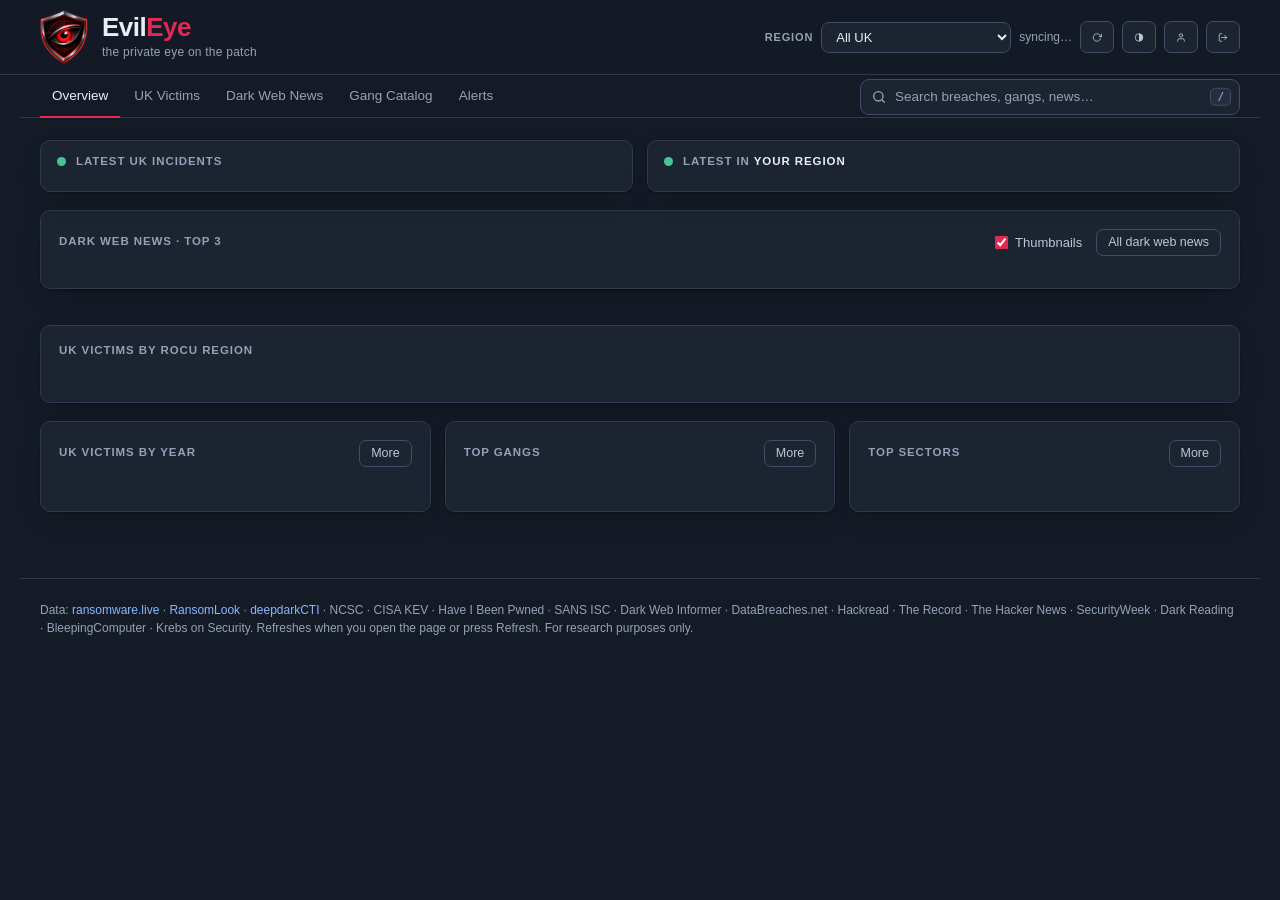
==== commit e92d5322: "Add a breach by hand (+ beside Overview); admins edit or delete them in Settings Co-Authored-By: Cla" ====
--- a/static/index.html
+++ b/static/index.html
@@ -7,7 +7,7 @@
   <link id="favicon" rel="icon" type="image/png" href="/static/favicon.png">
   <link rel="apple-touch-icon" href="/static/apple-touch-icon.png">
   <script src="/static/theme-init.js?v=1"></script>
-  <link rel="stylesheet" href="/static/style.css?v=92">
+  <link rel="stylesheet" href="/static/style.css?v=95">
 </head>
 <body>
   <header class="topbar">
@@ -56,7 +56,7 @@
 
   <div class="navrow" id="navrow">
   <nav class="tabs" id="tabs">
-    <button class="tab active" data-tab="overview">Overview</button>
+    <button class="tab active" data-tab="overview">Overview</button><button type="button" id="add-breach" class="tabadd" aria-label="Add a breach" title="Add a breach by hand" aria-haspopup="dialog" hidden>+</button>
     <button class="tab" data-tab="victims">UK Victims</button>
     <button class="tab" data-tab="news">Dark Web News</button>
     <button class="tab" data-tab="gangs">Gang Catalog</button>
@@ -295,6 +295,10 @@
         <div id="mk-msg" class="callout err" role="alert" hidden></div>
         <div id="mk-list" class="mk-list"></div>
       </div>
+      <div class="card" id="mb-card">
+        <div class="card-head"><h3>Manual breaches</h3><span class="meta">Breaches added by hand with the + beside Overview. Edit or remove them here.</span></div>
+        <div id="mb-list" class="mb-list"></div>
+      </div>
       <div class="card" id="ea-card">
         <div class="card-head"><h3>Email alerts</h3><span class="meta">Tell a group by email when a new breach appears in the regions it watches.</span></div>
         <div id="ea-status" class="callout" hidden></div>
@@ -349,6 +353,27 @@
     </div>
   </div>
 
+  <div id="abdlg" class="modal fdlg" hidden>
+    <div class="modal-card fd-card ab-card" role="dialog" aria-modal="true" aria-labelledby="ab-title">
+      <div class="card-head"><h3 id="ab-title">Add a breach</h3><div class="modal-actions"><button id="ab-close" class="more" type="button">Close</button></div></div>
+      <p class="hint">Only the name, region and date are needed. Everything else is optional.</p>
+      <form id="abform" class="ab-form" autocomplete="off" novalidate>
+        <label class="field">Name <span class="req">required</span><input id="ab-title-in" class="search" maxlength="200" required></label>
+        <div class="ab-two">
+          <label class="field">Region <span class="req">required</span><select id="ab-rocu" class="search" required></select></label>
+          <label class="field">Date <span class="req">required</span><input id="ab-date" type="date" class="search" required></label>
+        </div>
+        <fieldset class="ab-opt"><legend>Optional</legend>
+          <div class="ab-two"><label class="field">Gang<input id="ab-gang" class="search" maxlength="60"></label><label class="field">Sector<input id="ab-sector" class="search" maxlength="60"></label></div>
+          <div class="ab-two"><label class="field">Website<input id="ab-website" class="search" maxlength="200" placeholder="example.co.uk"></label><label class="field">Town<input id="ab-town" class="search" maxlength="60"></label></div>
+          <div class="ab-two"><label class="field">Data<input id="ab-data" class="search" maxlength="40" placeholder="e.g. 12 GB"></label><label class="field">Ransom<input id="ab-ransom" class="search" maxlength="40"></label></div>
+          <label class="field">Description<textarea id="ab-desc" class="search" rows="3" maxlength="700"></textarea></label>
+        </fieldset>
+        <p id="ab-msg" class="fd-msg" role="alert"></p>
+        <div class="fd-row"><button type="submit" class="btn" id="ab-save">Add breach</button><button type="button" class="more danger" id="ab-del" hidden>Delete this breach</button></div>
+      </form>
+    </div>
+  </div>
   <div id="fdlg" class="modal fdlg" hidden>
     <div class="modal-card fd-card" role="dialog" aria-modal="true" aria-labelledby="fd-title">
       <div class="card-head">
@@ -449,6 +474,6 @@
       <div class="ob-dots" aria-hidden="true"><i id="ob-dot1" class="on"></i><i id="ob-dot2"></i><i id="ob-dot3"></i><i id="ob-dot4"></i></div>
     </div>
   </div>
-  <script src="/static/app.js?v=89"></script>
+  <script src="/static/app.js?v=90"></script>
 </body>
 </html>
--- a/static/style.css
+++ b/static/style.css
@@ -145,7 +145,7 @@
   background: none; color: var(--muted); border: 0; border-bottom: 2px solid transparent;
   padding: 13px 12px; font-size: calc(13.5px * var(--fs)); font-weight: 500; cursor: pointer; white-space: nowrap; flex-shrink: 0;
 }
-@media (max-width: 820px) { .tab { padding: 13px 9px; } }
+@media (max-width: 820px) { .tab { padding: 13px 6px; } .tabadd { margin: 0 1px; width: 22px; } }
 .tab:hover { color: var(--text); }
 .tab.active { color: var(--text); border-bottom-color: var(--accent); }
 
@@ -1039,3 +1039,22 @@
 @media (max-width: 640px) { .lb-key { top: auto; bottom: 36px; } }
 .fl-row { display: flex; gap: 10px; align-items: flex-start; padding: 6px 0 10px; }
 .fl-row .badge { flex: none; }
+
+/* ---------- the + beside Overview, and the Add a breach form ---------- */
+.tabadd { flex: none; align-self: center; width: 26px; height: 26px; margin: 0 6px; border: 1px solid var(--border-strong); border-radius: 8px; background: var(--surface); color: var(--text-2); font: 600 18px/1 var(--font); cursor: pointer; }
+.tabadd:hover { color: var(--text); border-color: var(--accent); }
+.tabadd[hidden] { display: none; }
+.ab-form { display: grid; gap: 12px; }
+.ab-two { display: grid; grid-template-columns: 1fr 1fr; gap: 12px; }
+.ab-form .field .search { width: 100%; min-width: 0; }
+.ab-form textarea.search { resize: vertical; font: inherit; }
+.ab-opt { border: 1px solid var(--border); border-radius: 10px; padding: 10px 12px 12px; display: grid; gap: 12px; min-width: 0; }
+.ab-opt legend { padding: 0 6px; font-size: calc(11.5px * var(--fs)); font-weight: 600; text-transform: uppercase; letter-spacing: .08em; color: var(--muted); }
+.req { color: var(--accent); font-weight: 600; font-size: calc(11px * var(--fs)); margin-left: 4px; }
+.ab-card { max-height: 92vh; }
+.mb-list { display: grid; gap: 0; }
+.mb-row { display: flex; align-items: center; justify-content: space-between; gap: 10px; padding: 9px 2px; border-top: 1px solid var(--border); }
+.mb-row:first-child { border-top: 0; }
+.mb-main { display: grid; gap: 2px; min-width: 0; }
+.mb-main strong { overflow-wrap: anywhere; }
+@media (max-width: 520px) { .ab-two { grid-template-columns: 1fr; } }
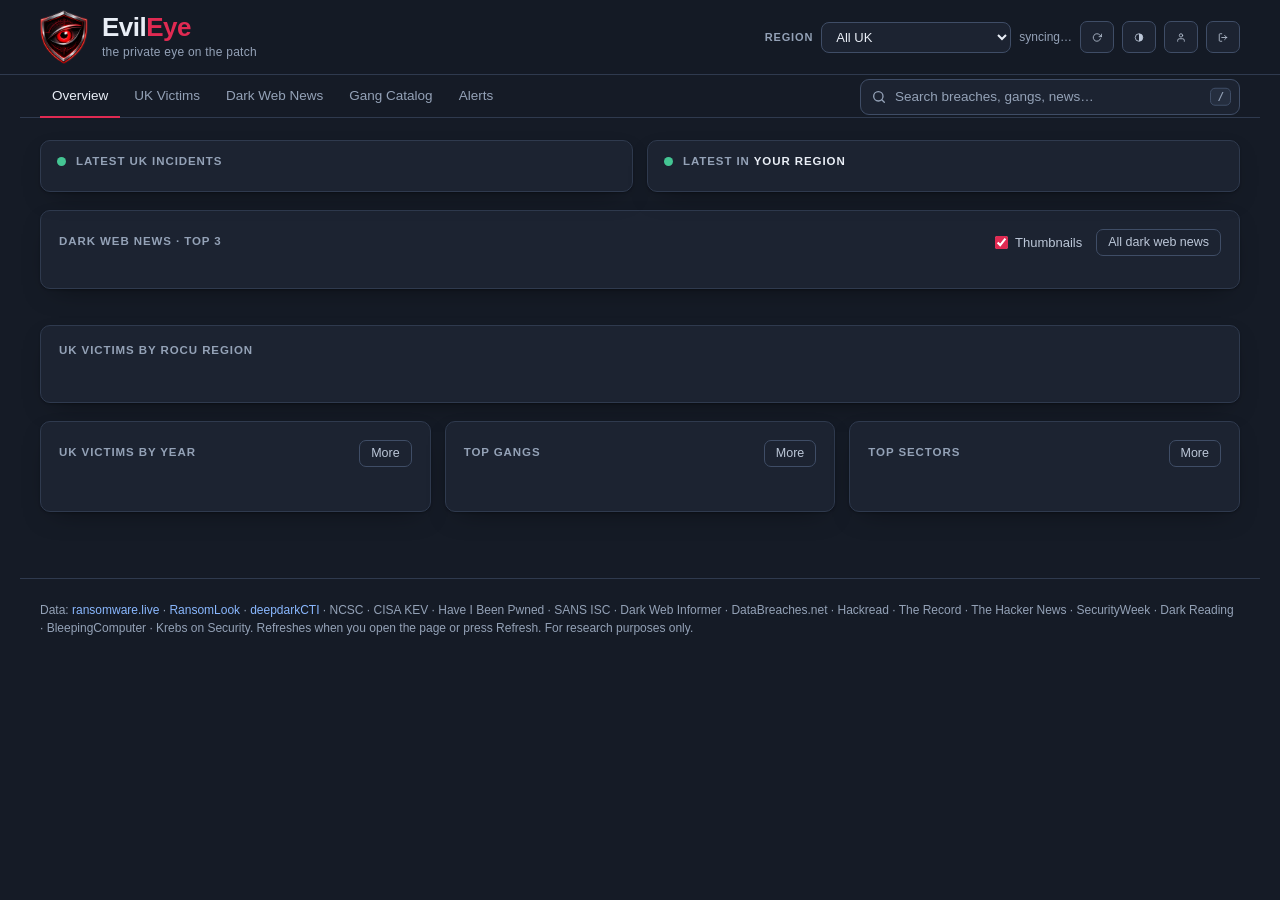
==== commit 92e382c1: "Move the + to the left of Overview Co-Authored-By: Claude Sonnet 5.5 <noreply@anthropic.com> Claude-" ====
--- a/static/index.html
+++ b/static/index.html
@@ -56,7 +56,7 @@
 
   <div class="navrow" id="navrow">
   <nav class="tabs" id="tabs">
-    <button class="tab active" data-tab="overview">Overview</button><button type="button" id="add-breach" class="tabadd" aria-label="Add a breach" title="Add a breach by hand" aria-haspopup="dialog" hidden>+</button>
+    <button type="button" id="add-breach" class="tabadd" aria-label="Add a breach" title="Add a breach by hand" aria-haspopup="dialog" hidden>+</button><button class="tab active" data-tab="overview">Overview</button>
     <button class="tab" data-tab="victims">UK Victims</button>
     <button class="tab" data-tab="news">Dark Web News</button>
     <button class="tab" data-tab="gangs">Gang Catalog</button>
@@ -474,6 +474,6 @@
       <div class="ob-dots" aria-hidden="true"><i id="ob-dot1" class="on"></i><i id="ob-dot2"></i><i id="ob-dot3"></i><i id="ob-dot4"></i></div>
     </div>
   </div>
-  <script src="/static/app.js?v=90"></script>
+  <script src="/static/app.js?v=91"></script>
 </body>
 </html>
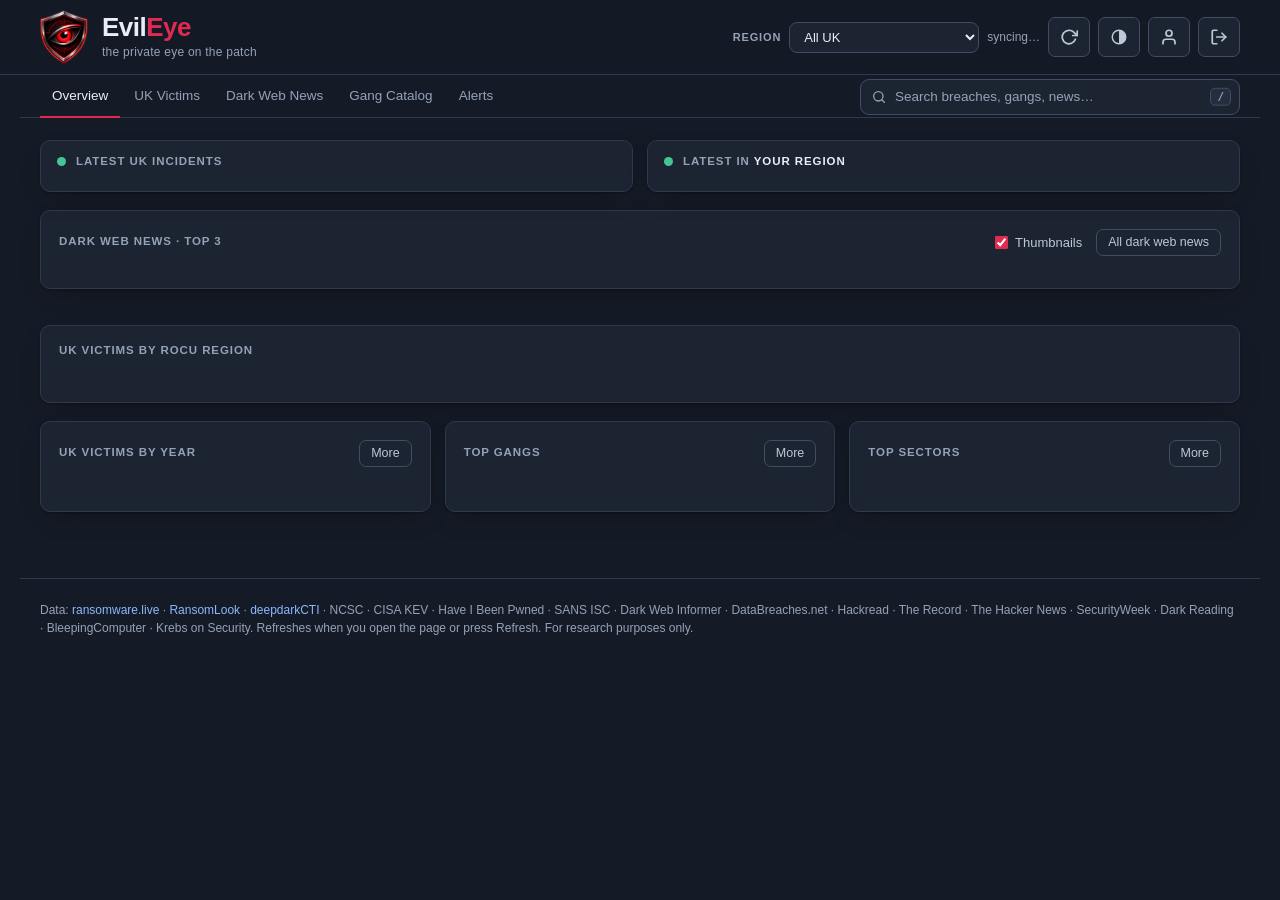
==== commit 23e35fd1: "Bigger, bolder icons (toolbar, row actions, flags, badges); Users table stacks below 1280px so its i" ====
--- a/static/index.html
+++ b/static/index.html
@@ -7,7 +7,7 @@
   <link id="favicon" rel="icon" type="image/png" href="/static/favicon.png">
   <link rel="apple-touch-icon" href="/static/apple-touch-icon.png">
   <script src="/static/theme-init.js?v=1"></script>
-  <link rel="stylesheet" href="/static/style.css?v=95">
+  <link rel="stylesheet" href="/static/style.css?v=100">
 </head>
 <body>
   <header class="topbar">
@@ -296,7 +296,7 @@
         <div id="mk-list" class="mk-list"></div>
       </div>
       <div class="card" id="mb-card">
-        <div class="card-head"><h3>Manual breaches</h3><span class="meta">Breaches added by hand with the + beside Overview. Edit or remove them here.</span></div>
+        <div class="card-head"><h3>Manual breaches</h3><span class="meta">Breaches added by hand with the + left of Overview. Edit or remove them here.</span></div>
         <div id="mb-list" class="mb-list"></div>
       </div>
       <div class="card" id="ea-card">
--- a/static/style.css
+++ b/static/style.css
@@ -534,8 +534,8 @@
 .users { min-width: 900px; }
 .users td, .users th { white-space: nowrap; }
 .users .who .meta { white-space: normal; }
-/* phones: each user becomes a stacked card instead of a squeezed table row */
-@media (max-width: 640px) {
+/* below 1180px each user becomes a stacked card instead of a table row that runs past the container's edge */
+@media (max-width: 1279px) {
   .users { min-width: 0; } .users thead { display: none; }
   .users, .users tbody, .users tr, .users td { display: block; width: 100%; }
   .users tbody tr { display: grid; grid-template-columns: 1fr 1fr; gap: 10px 14px; padding: 14px 16px; border-bottom: 1px solid var(--border); }
@@ -1058,3 +1058,22 @@
 .mb-main { display: grid; gap: 2px; min-width: 0; }
 .mb-main strong { overflow-wrap: anywhere; }
 @media (max-width: 520px) { .ab-two { grid-template-columns: 1fr; } }
+
+/* ---------- bigger, bolder icons ---------- */
+.icon-btn { width: 42px; height: 40px; }
+.icon-btn svg { width: 22px; height: 22px; stroke-width: 2.3; }
+.row-actions { gap: 6px; }
+@media (max-width: 1279px) { .row-actions { flex-wrap: wrap; } }
+.row-actions .icon-btn { width: 38px; height: 38px; }
+.row-actions .icon-btn svg { width: 21px; height: 21px; }
+.flagbtn { width: 34px; height: 34px; }
+.flagbtn svg { width: 19px; height: 19px; stroke-width: 2.2; }
+.badge.mk svg, .badge.alloc svg { width: 13px; height: 13px; }
+.tabadd { width: 30px; height: 30px; font-size: calc(22px * var(--fs)); }
+.dsec-i svg { width: 22px; height: 22px; }
+@media (max-width: 640px) { .status-row > .icon-btn { width: 38px; height: 38px; } .status-row > .icon-btn svg { width: 21px; height: 21px; } }
+@media (max-width: 380px) { .status-row > .icon-btn { width: 34px; height: 34px; } .status-row > .icon-btn svg { width: 19px; height: 19px; } }
+/* settings: space between the cards, and room at the right-hand edge of each row */
+#tab-settings .card + .card { margin-top: 16px; }
+.mkrow { padding-right: 14px; }
+.mb-row { padding-right: 4px; }
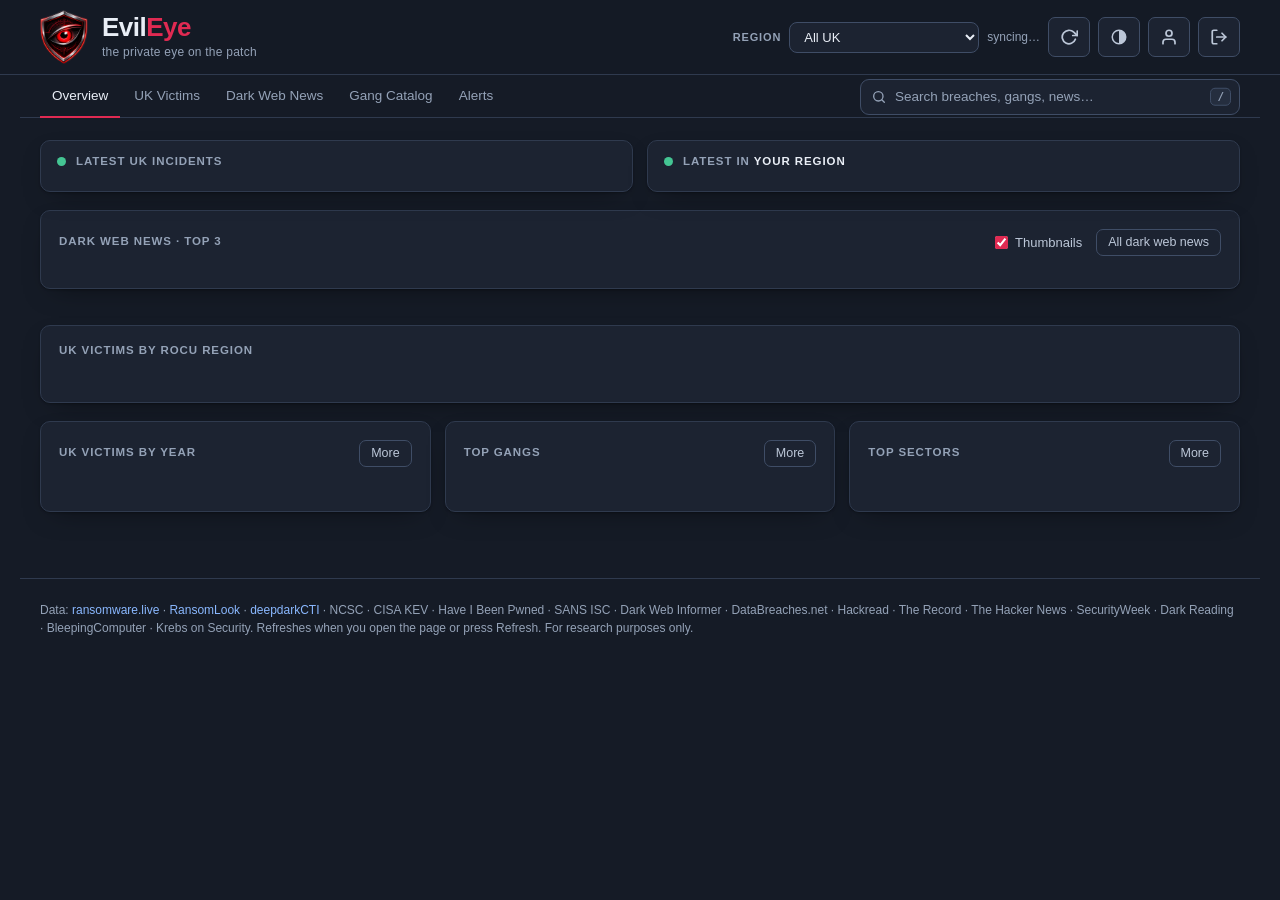
==== commit 3f3800df: "Users table: keep badges on one line" ====
--- a/static/index.html
+++ b/static/index.html
@@ -7,7 +7,7 @@
   <link id="favicon" rel="icon" type="image/png" href="/static/favicon.png">
   <link rel="apple-touch-icon" href="/static/apple-touch-icon.png">
   <script src="/static/theme-init.js?v=1"></script>
-  <link rel="stylesheet" href="/static/style.css?v=100">
+  <link rel="stylesheet" href="/static/style.css?v=103">
 </head>
 <body>
   <header class="topbar">
@@ -474,6 +474,6 @@
       <div class="ob-dots" aria-hidden="true"><i id="ob-dot1" class="on"></i><i id="ob-dot2"></i><i id="ob-dot3"></i><i id="ob-dot4"></i></div>
     </div>
   </div>
-  <script src="/static/app.js?v=91"></script>
+  <script src="/static/app.js?v=92"></script>
 </body>
 </html>
--- a/static/style.css
+++ b/static/style.css
@@ -1077,3 +1077,18 @@
 #tab-settings .card + .card { margin-top: 16px; }
 .mkrow { padding-right: 14px; }
 .mb-row { padding-right: 4px; }
+
+/* Users table: always fits its container; the Region menu and the text columns give way before anything scrolls */
+@media (min-width: 1280px) {
+  .users { min-width: 0; table-layout: auto; }
+  .users td, .users th { white-space: normal; }
+  .users td.actions { white-space: nowrap; }
+  .users th { white-space: nowrap; padding-left: 10px; padding-right: 10px; }
+  .users td { padding-left: 10px; padding-right: 10px; }
+  .users select.search { min-width: 0; width: 100%; max-width: 150px; }
+  .users td[data-label="Region"] { width: 140px; }
+  .users td.ugrp-cell { min-width: 120px; max-width: 200px; }
+  .users .who { min-width: 0; }
+  .users .who .nm { overflow-wrap: anywhere; }
+}
+@media (min-width: 1280px) { .users .badge, .users .gchip { white-space: nowrap; } }
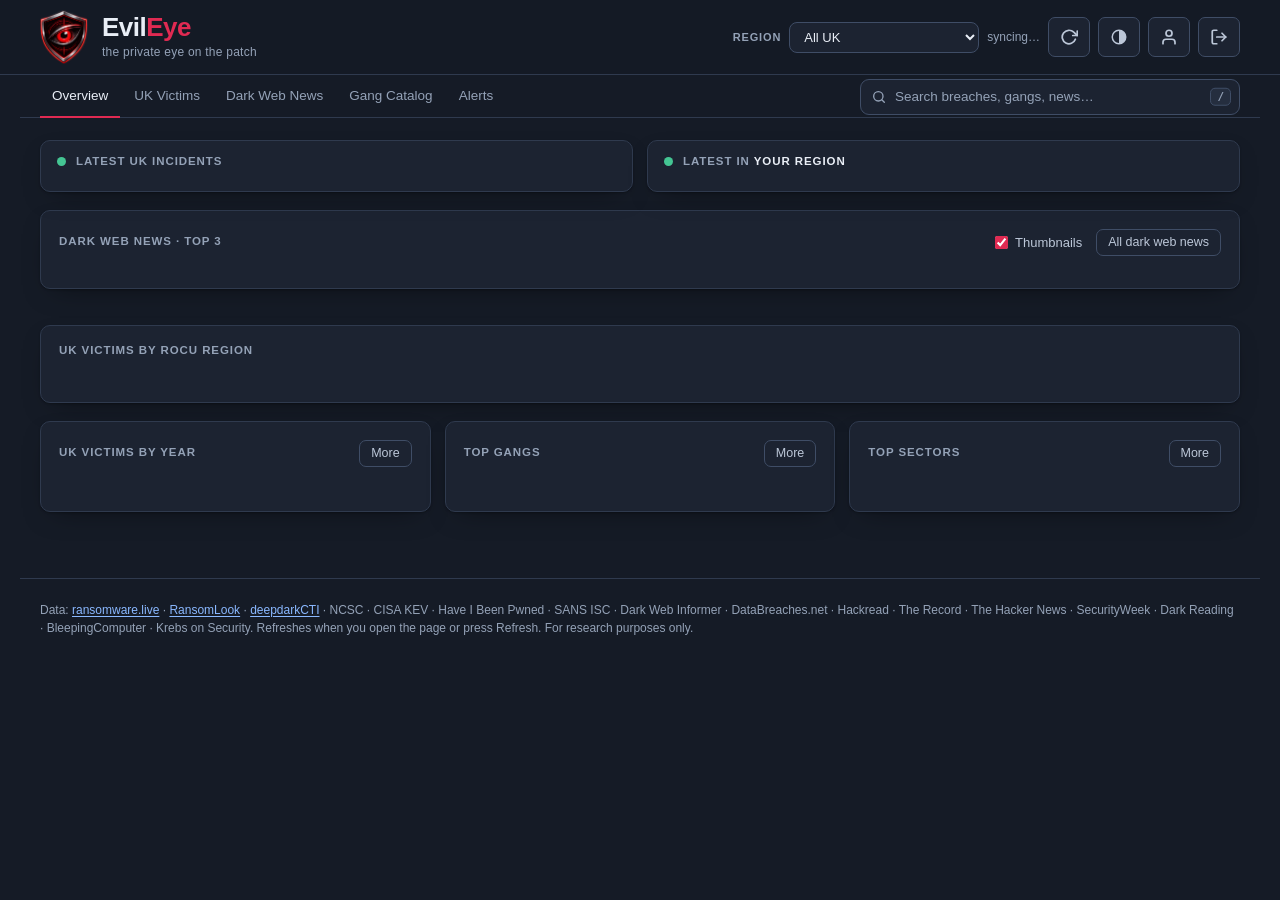
==== commit 27ef2a46: "UX and accessibility pass across the dashboard Accessibility: every filter box has a label; dialogs " ====
--- a/static/index.html
+++ b/static/index.html
@@ -6,8 +6,13 @@
   <title>EvilEye</title>
   <link id="favicon" rel="icon" type="image/png" href="/static/favicon.png">
   <link rel="apple-touch-icon" href="/static/apple-touch-icon.png">
+  <meta name="theme-color" content="#151b26">
+  <link rel="manifest" href="/static/manifest.webmanifest">
+  <meta name="mobile-web-app-capable" content="yes">
+  <meta name="apple-mobile-web-app-capable" content="yes">
+  <meta name="apple-mobile-web-app-title" content="EvilEye">
   <script src="/static/theme-init.js?v=1"></script>
-  <link rel="stylesheet" href="/static/style.css?v=103">
+  <link rel="stylesheet" href="/static/style.css?v=111">
 </head>
 <body>
   <header class="topbar">
@@ -75,10 +80,10 @@
     <section id="tab-overview" class="panel active">
       <div id="newbar" class="newbar" hidden></div>
       <section id="livebar" class="card livebar" hidden aria-label="Live tasks">
-        <div class="lb-head"><h3>Live tasks <span id="lb-count" class="lb-n"></span></h3>
-          <span class="lb-ctl"><label class="chk lb-only" id="lb-only-wrap" hidden><input type="checkbox" id="lb-only"> <span>Only <span id="lb-region"></span></span></label>
+        <div class="lb-head"><h3>Live tasks <span id="lb-count" class="lb-n"></span></h3><span id="lb-attn" class="lb-attn"></span>
+          <span class="lb-ctl"><label class="chk lb-mine" id="lb-mine-wrap"><input type="checkbox" id="lb-mine"> <span>Mine</span></label><label class="chk lb-only" id="lb-only-wrap" hidden><input type="checkbox" id="lb-only"> <span>Only <span id="lb-region"></span></span></label>
             <button type="button" class="more small" id="lb-review" aria-haspopup="dialog">Review all tasks</button></span></div>
-        <div id="lb-list" class="lb-list" role="list"></div>
+        <ul id="lb-list" class="lb-list"></ul>
         <div class="lb-foot"><span class="lb-keywrap"><button type="button" class="more small" id="lb-legend" aria-expanded="false" aria-controls="lb-key" title="What the markings mean">Key</button>
           <div id="lb-key" class="lb-key" role="note" hidden></div></span></div>
       </section>
@@ -125,9 +130,9 @@
     <section id="tab-victims" class="panel">
       <div class="toolbar">
         <input id="vq" class="search" type="search" placeholder="Search victim, town, website, group&hellip; (press /)">
-        <select id="vgroup" class="search"><option value="">All groups</option></select>
-        <select id="vsector" class="search"><option value="">All sectors</option></select>
-        <select id="vmark" class="search" aria-label="Show" hidden><option value="">All victims</option><option value="alloc">Allocated</option><option value="mine">Allocated to me</option><option value="flagged">False positives</option></select>
+        <select id="vgroup" class="search" aria-label="Filter by gang"><option value="">All groups</option></select>
+        <select id="vsector" class="search" aria-label="Filter by sector"><option value="">All sectors</option></select>
+        <select id="vmark" class="search" aria-label="Show" hidden><option value="">All victims</option><option value="unplaced">Needs a region</option><option value="alloc">Allocated</option><option value="mine">Allocated to me</option><option value="flagged">False positives</option></select>
         <label class="chk" id="vnew-wrap" hidden><input type="checkbox" id="vnew"> <span id="vnew-label">New since your last visit</span></label>
         <button id="vrefresh" class="btn">Refresh</button>
         <a id="vcsv" class="more" href="/api/victims.csv" title="Download the current list as CSV">Export CSV</a>
@@ -141,7 +146,7 @@
             <th class="sortable" data-sort="sector">Sector <span class="arrow"></span></th>
             <th class="sortable" data-sort="seen">First seen <span class="arrow"></span></th>
             <th class="sortable" data-sort="region">Region <span class="arrow"></span></th>
-            <th class="r" aria-label="Flag or allocate"></th>
+            <th class="r"><span class="sr-only">Flag or allocate</span></th>
           </tr></thead>
           <tbody id="victim-rows"></tbody>
         </table>
@@ -156,7 +161,7 @@
           <p class="hint">Breach and leak claims, ransomware and underground activity from <a href="https://darkwebinformer.com" target="_blank" rel="noopener noreferrer">Dark Web Informer</a> and the security press. X blocks automated access, so Dark Web Informer is read from its own site feed. <a href="https://x.com/DarkWebInformer" target="_blank" rel="noopener noreferrer">@DarkWebInformer on X</a>.</p>
         </div>
         <label class="field">Summary period
-          <select id="nperiod" class="search"><option value="7">Last 7 days</option><option value="14">Last 14 days</option><option value="30">Last 30 days</option></select>
+          <select id="nperiod" class="search" aria-label="Time period"><option value="7">Last 7 days</option><option value="14">Last 14 days</option><option value="30">Last 30 days</option></select>
         </label>
       </div>
       <div class="card brief" id="brief">
@@ -184,8 +189,8 @@
       </div>
       <div class="toolbar">
         <input id="nq" class="search" type="search" placeholder="Search dark web news&hellip; (press /)">
-        <select id="nsource" class="search"><option value="">All sources</option></select>
-        <select id="ntheme" class="search"><option value="">All themes</option></select>
+        <select id="nsource" class="search" aria-label="Filter by source"><option value="">All sources</option></select>
+        <select id="ntheme" class="search" aria-label="Filter by theme"><option value="">All themes</option></select>
         <div class="radio-group" role="radiogroup" aria-label="UK filter">
           <label><input type="radio" name="nuk" value="" checked> All</label>
           <label><input type="radio" name="nuk" value="1"> Mentions UK</label>
@@ -202,7 +207,7 @@
     <section id="tab-gangs" class="panel">
       <div class="toolbar">
         <input id="gq" class="search" type="search" placeholder="Search gangs &amp; sources&hellip; (press /)">
-        <select id="gsource" class="search">
+        <select id="gsource" class="search" aria-label="Filter by source">
           <option value="">All sources</option>
           <option value="ransomware.live">ransomware.live</option>
           <option value="deepdarkcti">deepdarkCTI</option>
@@ -225,7 +230,7 @@
     <section id="tab-alerts" class="panel">
       <div class="toolbar">
         <input id="aq" class="search" type="search" placeholder="Search alerts, CVEs&hellip; (press /)">
-        <select id="asource" class="search">
+        <select id="asource" class="search" aria-label="Filter by source">
           <option value="">All sources</option>
           <option value="ncsc">NCSC</option>
           <option value="cisa">CISA KEV</option>
@@ -281,6 +286,7 @@
     </section>
 
     <section id="tab-settings" class="panel">
+      <nav class="set-nav" aria-label="Settings sections"><button type="button" class="more" data-jump="mk-card">Markers</button><button type="button" class="more" data-jump="mb-card">Manual breaches</button><button type="button" class="more" data-jump="ea-card">Email alerts</button></nav>
       <div class="card" id="mk-card">
         <div class="card-head"><h3>Markers</h3><span class="meta">Task is built in. Add your own, give each a colour, and use them from the Flag or allocate dialog.</span></div>
         <form id="mkform" class="mkform" autocomplete="off">
@@ -307,14 +313,14 @@
         <div id="ea-groups" class="ea-groups"></div>
         <div class="fd-row"><button type="button" class="more" id="ea-test">Send me a test email</button><span class="hint" id="ea-test-msg" role="status"></span></div>
         <h3 class="sub" style="margin-top:20px">Recent sends</h3>
-        <div id="ea-log" class="ea-log" role="list"></div>
+        <ul id="ea-log" class="ea-log"></ul>
       </div>
     </section>
 
     <section id="tab-activity" class="panel">
       <div class="toolbar">
-        <select id="act-user" class="search"><option value="">All users</option></select>
-        <select id="act-event" class="search"><option value="">All events</option></select>
+        <select id="act-user" class="search" aria-label="Filter by user"><option value="">All users</option></select>
+        <select id="act-event" class="search" aria-label="Filter by event"><option value="">All events</option></select>
         <input id="act-q" class="search" type="search" placeholder="Search detail&hellip;">
         <button id="act-refresh" class="btn">Refresh</button>
         <a id="act-csv" class="more" href="/api/admin/activity.csv">Export CSV</a>
@@ -353,12 +359,26 @@
     </div>
   </div>
 
+  <div id="helpdlg" class="modal fdlg helpdlg" hidden>
+    <div class="modal-card fd-card" role="dialog" aria-modal="true" aria-labelledby="help-title">
+      <div class="card-head"><h3 id="help-title">Keyboard shortcuts</h3><div class="modal-actions"><button id="help-close" class="more" type="button">Close</button></div></div>
+      <dl class="keys">
+        <div><dt><kbd>/</kbd></dt><dd>Search the page you are on</dd></div>
+        <div><dt><kbd>Ctrl</kbd> <kbd>K</kbd></dt><dd>Search everything</dd></div>
+        <div><dt><kbd>n</kbd></dt><dd>Add a breach</dd></div>
+        <div><dt><kbd>j</kbd> / <kbd>k</kbd></dt><dd>Next or previous breach, with a breach open</dd></div>
+        <div><dt><kbd>?</kbd></dt><dd>This list</dd></div>
+        <div><dt><kbd>Esc</kbd></dt><dd>Close what is open</dd></div>
+      </dl>
+    </div>
+  </div>
   <div id="abdlg" class="modal fdlg" hidden>
     <div class="modal-card fd-card ab-card" role="dialog" aria-modal="true" aria-labelledby="ab-title">
       <div class="card-head"><h3 id="ab-title">Add a breach</h3><div class="modal-actions"><button id="ab-close" class="more" type="button">Close</button></div></div>
       <p class="hint">Only the name, region and date are needed. Everything else is optional.</p>
       <form id="abform" class="ab-form" autocomplete="off" novalidate>
         <label class="field">Name <span class="req">required</span><input id="ab-title-in" class="search" maxlength="200" required></label>
+        <div id="ab-similar" class="hint ab-similar" aria-live="polite" hidden></div>
         <div class="ab-two">
           <label class="field">Region <span class="req">required</span><select id="ab-rocu" class="search" required></select></label>
           <label class="field">Date <span class="req">required</span><input id="ab-date" type="date" class="search" required></label>
@@ -404,13 +424,17 @@
     </div>
   </div>
   <div id="drawer-backdrop" class="drawer-backdrop" hidden></div>
-  <aside id="drawer" class="drawer" hidden role="dialog" aria-modal="true" aria-labelledby="dr-title">
+  <div id="drawer" class="drawer" hidden role="dialog" aria-modal="true" aria-labelledby="dr-title">
     <div class="drawer-head">
       <h2 id="dr-title"></h2>
-      <button id="dr-close" class="more icon-btn" type="button" aria-label="Close details">&times;</button>
+      <div class="dr-tools">
+        <span id="dr-nav" class="dr-nav" hidden><button id="dr-prev" class="more icon-btn" type="button" aria-label="Previous breach (k)" title="Previous breach (k)"><svg viewBox="0 0 24 24" fill="none" stroke="currentColor" stroke-width="2.4" stroke-linecap="round" stroke-linejoin="round" aria-hidden="true"><polyline points="15 18 9 12 15 6"/></svg></button><span id="dr-pos" class="meta" aria-live="polite"></span><button id="dr-next" class="more icon-btn" type="button" aria-label="Next breach (j)" title="Next breach (j)"><svg viewBox="0 0 24 24" fill="none" stroke="currentColor" stroke-width="2.4" stroke-linecap="round" stroke-linejoin="round" aria-hidden="true"><polyline points="9 18 15 12 9 6"/></svg></button></span>
+        <button id="dr-link" class="more icon-btn" type="button" aria-label="Copy a link to this breach" title="Copy a link to this breach"><svg viewBox="0 0 24 24" fill="none" stroke="currentColor" stroke-width="2" stroke-linecap="round" stroke-linejoin="round" aria-hidden="true"><path d="M10 13a5 5 0 0 0 7.07 0l2.83-2.83a5 5 0 0 0-7.07-7.07L11.5 4.43"/><path d="M14 11a5 5 0 0 0-7.07 0L4.1 13.83a5 5 0 0 0 7.07 7.07l1.33-1.33"/></svg></button>
+        <button id="dr-close" class="more icon-btn" type="button" aria-label="Close details">&times;</button>
+      </div>
     </div>
     <div id="dr-body" class="drawer-body"></div>
-  </aside>
+  </div>
   <div id="pwreq" class="onboard" hidden role="dialog" aria-modal="true" aria-labelledby="pr-title">
     <div class="ob-card pr-card">
       <img class="ob-mark" src="/static/mark-off.png" width="76" height="86" alt="">
@@ -474,6 +498,6 @@
       <div class="ob-dots" aria-hidden="true"><i id="ob-dot1" class="on"></i><i id="ob-dot2"></i><i id="ob-dot3"></i><i id="ob-dot4"></i></div>
     </div>
   </div>
-  <script src="/static/app.js?v=92"></script>
+  <script src="/static/app.js?v=94"></script>
 </body>
 </html>
--- a/static/style.css
+++ b/static/style.css
@@ -14,7 +14,7 @@
   --accent-soft: rgba(224, 42, 82, .16);
   --link: #8ab8ff;
   --good: #44c593;
-  --bad: #ec6d78;
+  --bad: #f2808a;
   --warn: #e6bf55;
   --bar-a: #b8244a;
   --knob: #3a4860;
@@ -37,14 +37,14 @@
   --border-strong: #c2cbdb;
   --text: #18202e;
   --text-2: #38445a;
-  --muted: #62708a;
+  --muted: #5a6780;
   --accent: #c8204a;
   --accent-hover: #a9183c;
   --accent-soft: rgba(200, 32, 74, .10);
   --link: #1c5cb8;
-  --good: #12805a;
+  --good: #0f7452;
   --bad: #bf2f3c;
-  --warn: #8f6505;
+  --warn: #7f5a04;
   --bar-a: #e0577a;
   --knob: #c2cbdb;
   --hover: rgba(20, 30, 50, .035);
@@ -281,6 +281,8 @@
 
 /* ---------- ticker ---------- */
 .ticker { display: grid; grid-template-columns: repeat(auto-fit, minmax(min(340px, 100%), 1fr)); gap: 14px; margin-bottom: 18px; }
+.ticker.solo { grid-template-columns: 1fr; }                      /* no region chosen: the regional column would only say "choose a region", so the UK list takes the whole row */
+.ticker.solo .ticker-col:nth-child(2) { display: none; }
 .ticker-col { background: var(--surface); border: 1px solid var(--border); border-radius: var(--radius); padding: 14px 16px; box-shadow: var(--shadow); }
 .ticker-head { display: flex; align-items: center; gap: 10px; margin-bottom: 8px; }
 .ticker-head h3 { font-size: calc(11.5px * var(--fs)); color: var(--muted); font-weight: 600; text-transform: uppercase; letter-spacing: .08em; line-height: 1.2; }
@@ -366,7 +368,7 @@
 
 /* ---------- drawer (victim details) ---------- */
 .drawer-backdrop { position: fixed; inset: 0; z-index: 44; background: var(--overlay); }
-.drawer { position: fixed; top: 0; right: 0; bottom: 0; z-index: 45; width: min(780px, 100vw); background: var(--bg);
+.drawer { position: fixed; top: 0; right: 0; bottom: 0; z-index: 45; width: min(780px, 100%); background: var(--bg);
   border-left: 1px solid var(--border-strong); box-shadow: -18px 0 50px rgba(0, 0, 0, .3); display: flex; flex-direction: column; animation: slide-in .18s ease-out; }
 @keyframes slide-in { from { transform: translateX(24px); opacity: 0; } to { transform: none; opacity: 1; } }
 .drawer-head { flex: none; display: flex; align-items: flex-start; justify-content: space-between; gap: 12px; padding: 20px 24px 16px; background: var(--surface); border-bottom: 1px solid var(--border-strong); }
@@ -773,6 +775,7 @@
   .filterbar { padding: 0 14px; margin-top: 10px; }
   .fb { display: flex; width: 100%; }
   .stat-grid { grid-template-columns: 1fr 1fr; gap: 10px; margin-bottom: 14px; }
+  .stat-grid > .stat:last-child:nth-child(odd) { grid-column: 1 / -1; }          /* an odd one out takes the whole row rather than leaving a gap */
   .stat { padding: 12px 12px 12px 16px; }
   .stat::before { top: 12px; bottom: 12px; }
   .stat .num { font-size: calc(22px * var(--fs)); }
@@ -1050,7 +1053,7 @@
 .ab-form textarea.search { resize: vertical; font: inherit; }
 .ab-opt { border: 1px solid var(--border); border-radius: 10px; padding: 10px 12px 12px; display: grid; gap: 12px; min-width: 0; }
 .ab-opt legend { padding: 0 6px; font-size: calc(11.5px * var(--fs)); font-weight: 600; text-transform: uppercase; letter-spacing: .08em; color: var(--muted); }
-.req { color: var(--accent); font-weight: 600; font-size: calc(11px * var(--fs)); margin-left: 4px; }
+.req { color: var(--text-2); font-weight: 600; font-size: calc(11px * var(--fs)); text-transform: uppercase; letter-spacing: .06em; margin-left: 6px; }
 .ab-card { max-height: 92vh; }
 .mb-list { display: grid; gap: 0; }
 .mb-row { display: flex; align-items: center; justify-content: space-between; gap: 10px; padding: 9px 2px; border-top: 1px solid var(--border); }
@@ -1092,3 +1095,77 @@
   .users .who .nm { overflow-wrap: anywhere; }
 }
 @media (min-width: 1280px) { .users .badge, .users .gchip { white-space: nowrap; } }
+
+/* ---------- accessibility: contrast, links that are more than a colour, the banner as a real list ---------- */
+:root:not([data-theme="light"]) .badge.grp { color: #ff8aa0; }
+.u-mail.none { opacity: 1; }
+.lb-meta, .lb-ago { color: var(--text-2); }
+.foot a, .hint a, .meta a, .callout a, .news-item .meta a, .nbody a, .br-sl a, .br-cofoot a { text-decoration: underline; text-underline-offset: 2px; }
+ul.lb-list, ul.ea-log { list-style: none; margin: 0; }
+.lb-item { position: relative; display: flex; min-width: 0; }
+.lb-item > .lb-tile { flex: 1 1 auto; min-width: 0; width: 100%; }
+.lb-item.has-qa .lb-name { padding-right: 52px; }
+.lb-q { position: absolute; top: 6px; right: 7px; z-index: 2; padding: 3px 10px; border: 1px solid var(--border-strong); border-radius: 6px; background: var(--surface); color: var(--text);
+  font: 600 calc(11.5px * var(--fs)) var(--font); cursor: pointer; }
+.lb-q:hover, .lb-q:focus-visible { border-color: var(--accent); }
+.lb-q:disabled { opacity: .6; cursor: default; }
+.lb-empty { grid-column: 1 / -1; margin: 0; }
+.lb-ago.warn { color: var(--warn); }
+.lb-ago.bad { color: var(--bad); font-weight: 600; }
+.lb-attn { display: inline-flex; flex-wrap: wrap; gap: 6px; margin-right: auto; }
+.lb-chip { padding: 2px 10px; border: 1px solid color-mix(in srgb, var(--warn) 50%, transparent); border-radius: 999px; background: color-mix(in srgb, var(--warn) 12%, transparent); color: var(--warn); font: 600 calc(11.5px * var(--fs)) var(--font); cursor: pointer; }
+.lb-chip.bad { border-color: color-mix(in srgb, var(--bad) 50%, transparent); background: color-mix(in srgb, var(--bad) 12%, transparent); color: var(--bad); }
+.lb-chip:hover { filter: brightness(1.15); }
+.lb-mine { margin: 0; font-size: calc(12.5px * var(--fs)); }
+
+/* ---------- layers, the pane header, shortcuts, quiet region cells, settings jump menu, folding sections ---------- */
+body.modal-open { overflow: hidden; }
+html:has(body.modal-open) { scrollbar-gutter: stable; }          /* the page does not shift sideways when the scrollbar goes */
+.modal.helpdlg { z-index: 65; }
+.keys { display: grid; gap: 10px; margin: 6px 0 0; }
+.keys > div { display: grid; grid-template-columns: 120px 1fr; gap: 12px; align-items: center; }
+.keys dt { white-space: nowrap; } .keys dd { margin: 0; color: var(--text-2); }
+kbd { display: inline-block; padding: 1px 7px; border: 1px solid var(--border-strong); border-bottom-width: 2px; border-radius: 5px; background: var(--surface-2); font: 600 calc(12px * var(--fs)) var(--mono); }
+.dr-tools { flex: none; display: flex; align-items: center; gap: 6px; }
+.dr-nav { display: inline-flex; align-items: center; gap: 4px; }
+.dr-nav .meta { min-width: 4.5em; text-align: center; white-space: nowrap; }
+.rg-none { color: var(--muted); }
+.admin-details { margin-top: 14px; border: 1px dashed var(--border-strong); border-radius: 10px; padding: 8px 12px 12px; }
+.admin-details summary { cursor: pointer; font-weight: 600; color: var(--text-2); padding: 4px 0; }
+.admin-details[open] summary { margin-bottom: 10px; }
+.set-nav { display: flex; flex-wrap: wrap; gap: 8px; margin: 0 0 14px; }
+#tab-settings .card { scroll-margin-top: 130px; }
+.ab-similar { margin: -4px 0 0; color: var(--warn); }
+.fold-btn { display: none; }
+@media (max-width: 640px) {
+  .fold-btn { display: inline-flex; align-items: center; justify-content: center; width: 40px; height: 36px; margin-left: auto; border: 1px solid var(--border-strong); border-radius: 8px; background: var(--surface); color: var(--text-2); cursor: pointer; }
+  .fold-btn svg { transition: transform .15s; }
+  .card.folded .fold-btn svg { transform: rotate(-90deg); }
+  .card.folded > :not(.card-head) { display: none; }
+  .card.folded .card-head { margin-bottom: 0; }
+  .card.folded .card-head .more[data-detail], .card.folded #region-clear { display: none; }
+  .keys > div { grid-template-columns: 1fr; gap: 2px; }
+}
+@media (min-width: 1360px) { .tabadd { width: auto; padding: 0 12px 0 10px; } .tabadd::after { content: " Add breach"; font-size: calc(13px * var(--fs)); font-weight: 600; } }
+/* touch screens: bigger targets for the things you press most */
+@media (pointer: coarse) and (max-width: 640px) {                /* the phone header: 44px buttons where there is room, a little less on the narrowest screens */
+  .topbar-inner { grid-template-columns: minmax(0, 1fr) repeat(4, 44px); }
+  .status-row > .icon-btn { width: 44px; height: 44px; }
+}
+@media (pointer: coarse) and (max-width: 380px) {
+  .topbar-inner { grid-template-columns: minmax(0, 1fr) repeat(4, 40px); }
+  .status-row > .icon-btn { width: 40px; height: 40px; }
+}
+@media (pointer: coarse) and (max-width: 340px) {
+  .topbar-inner { grid-template-columns: minmax(0, 1fr) repeat(4, 36px); }
+  .status-row > .icon-btn { width: 36px; height: 36px; }
+}
+@media (pointer: coarse) {
+  .flagbtn { width: 44px; height: 44px; }
+  select.search, input.search { min-height: 44px; }
+  .more, .btn { min-height: 40px; }
+  .row-actions .icon-btn, .dr-tools .icon-btn { min-width: 44px; min-height: 44px; }
+  .tabadd { width: 40px; height: 40px; }
+  .ea-grid label.chk, .fd-opt, .chk { min-height: 40px; }
+  input[type="checkbox"], input[type="radio"] { width: 20px; height: 20px; }
+}
